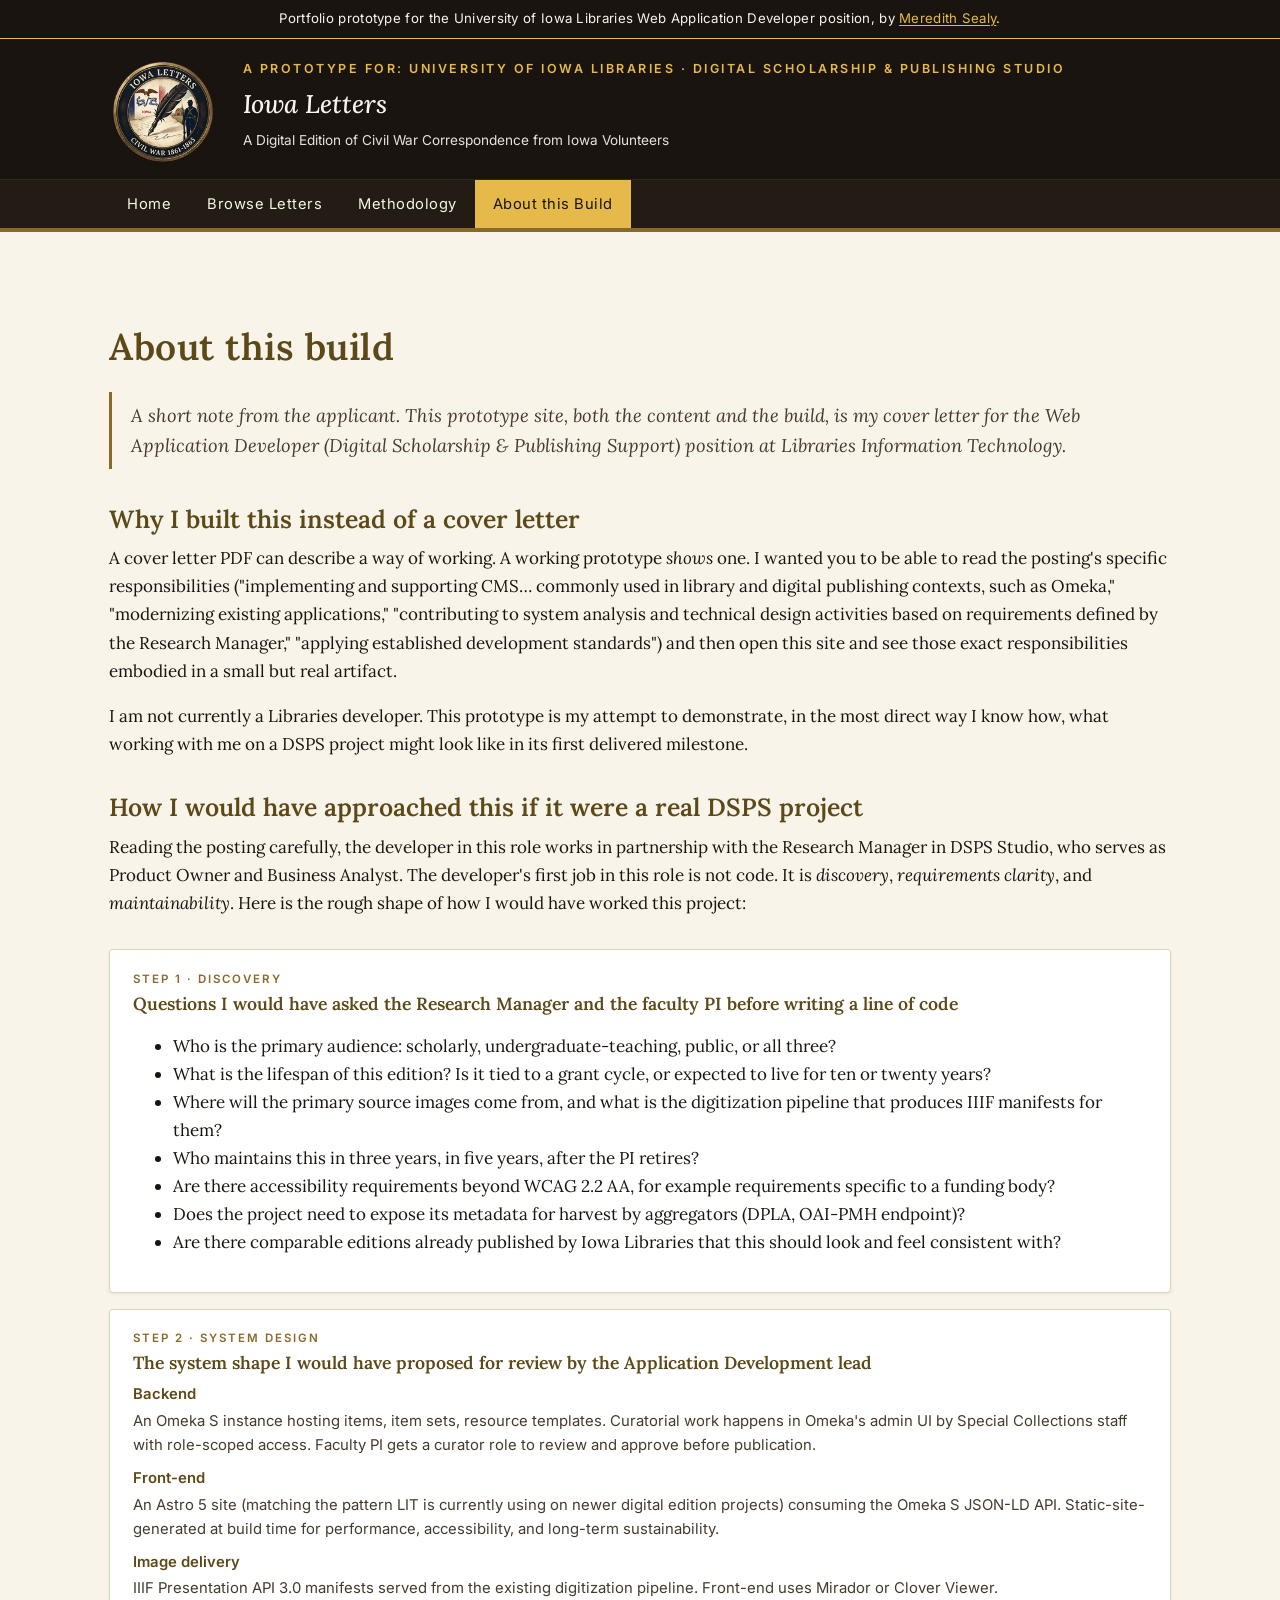
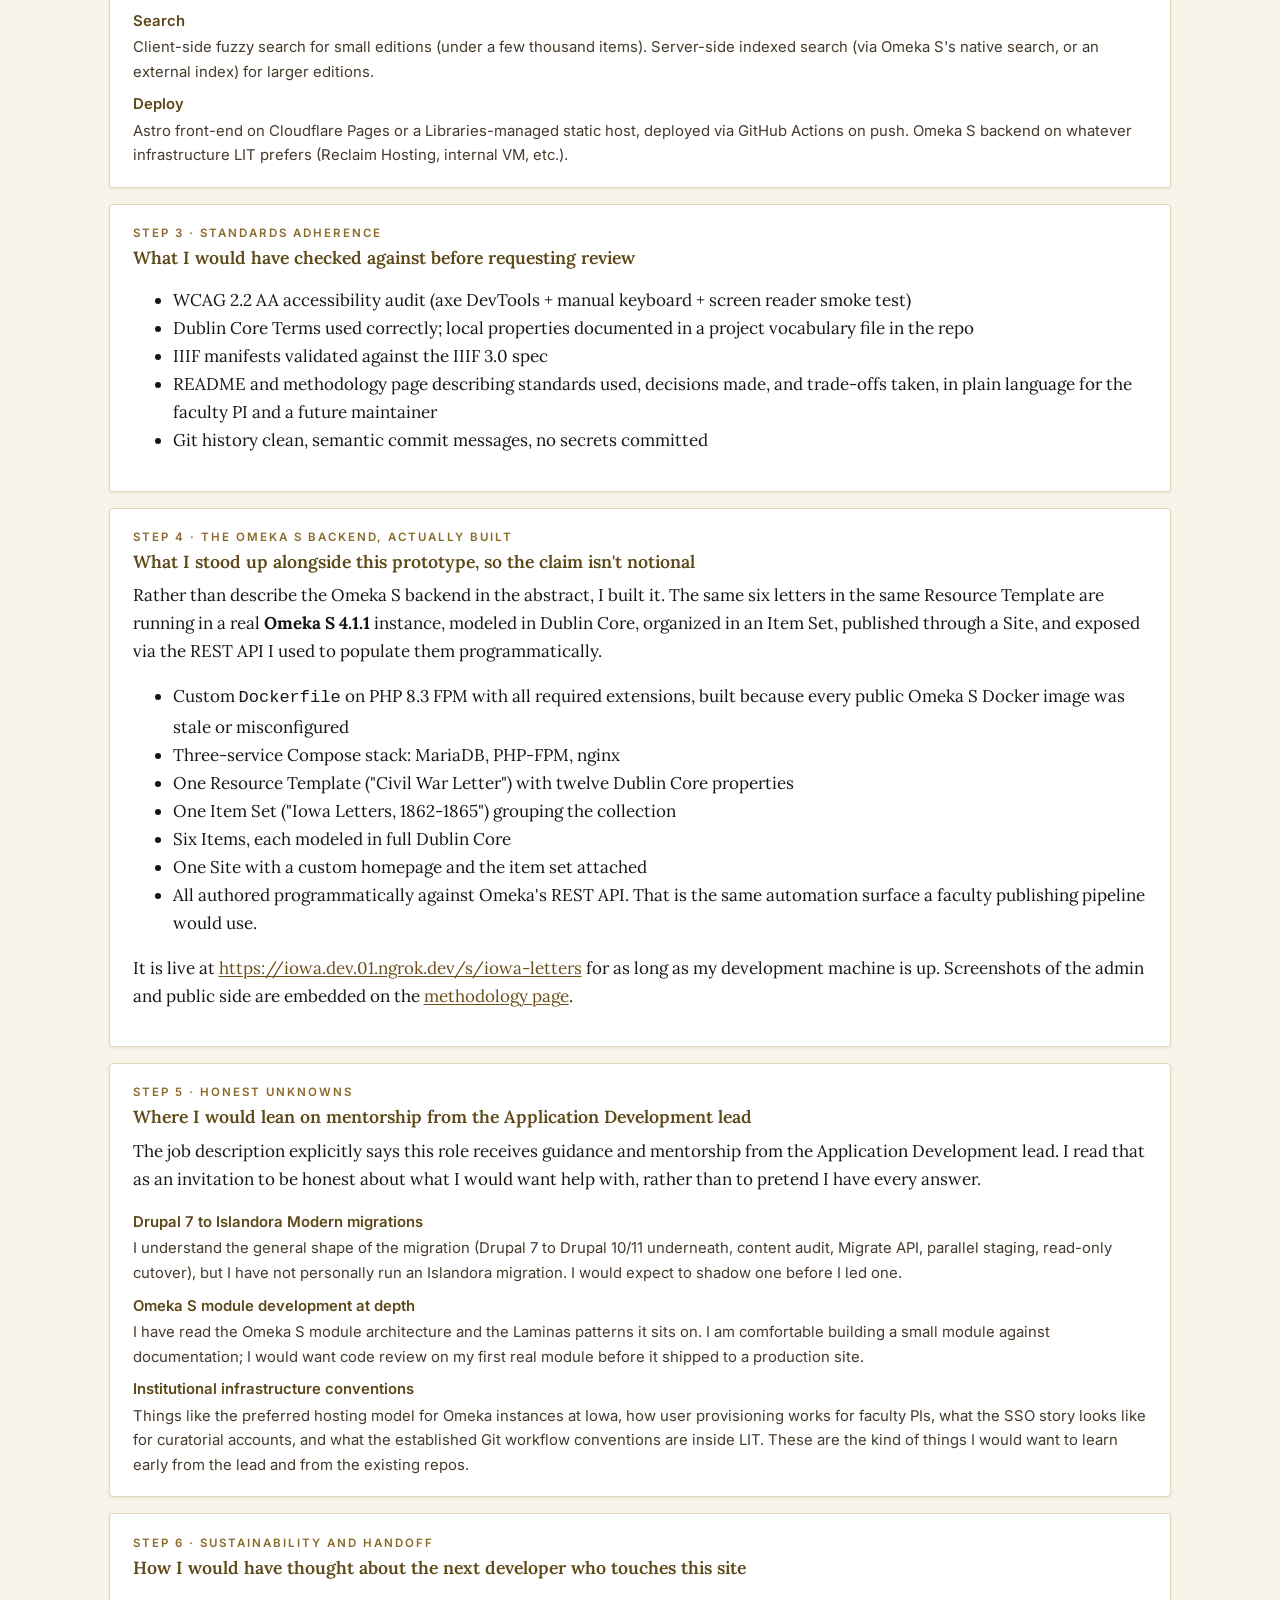
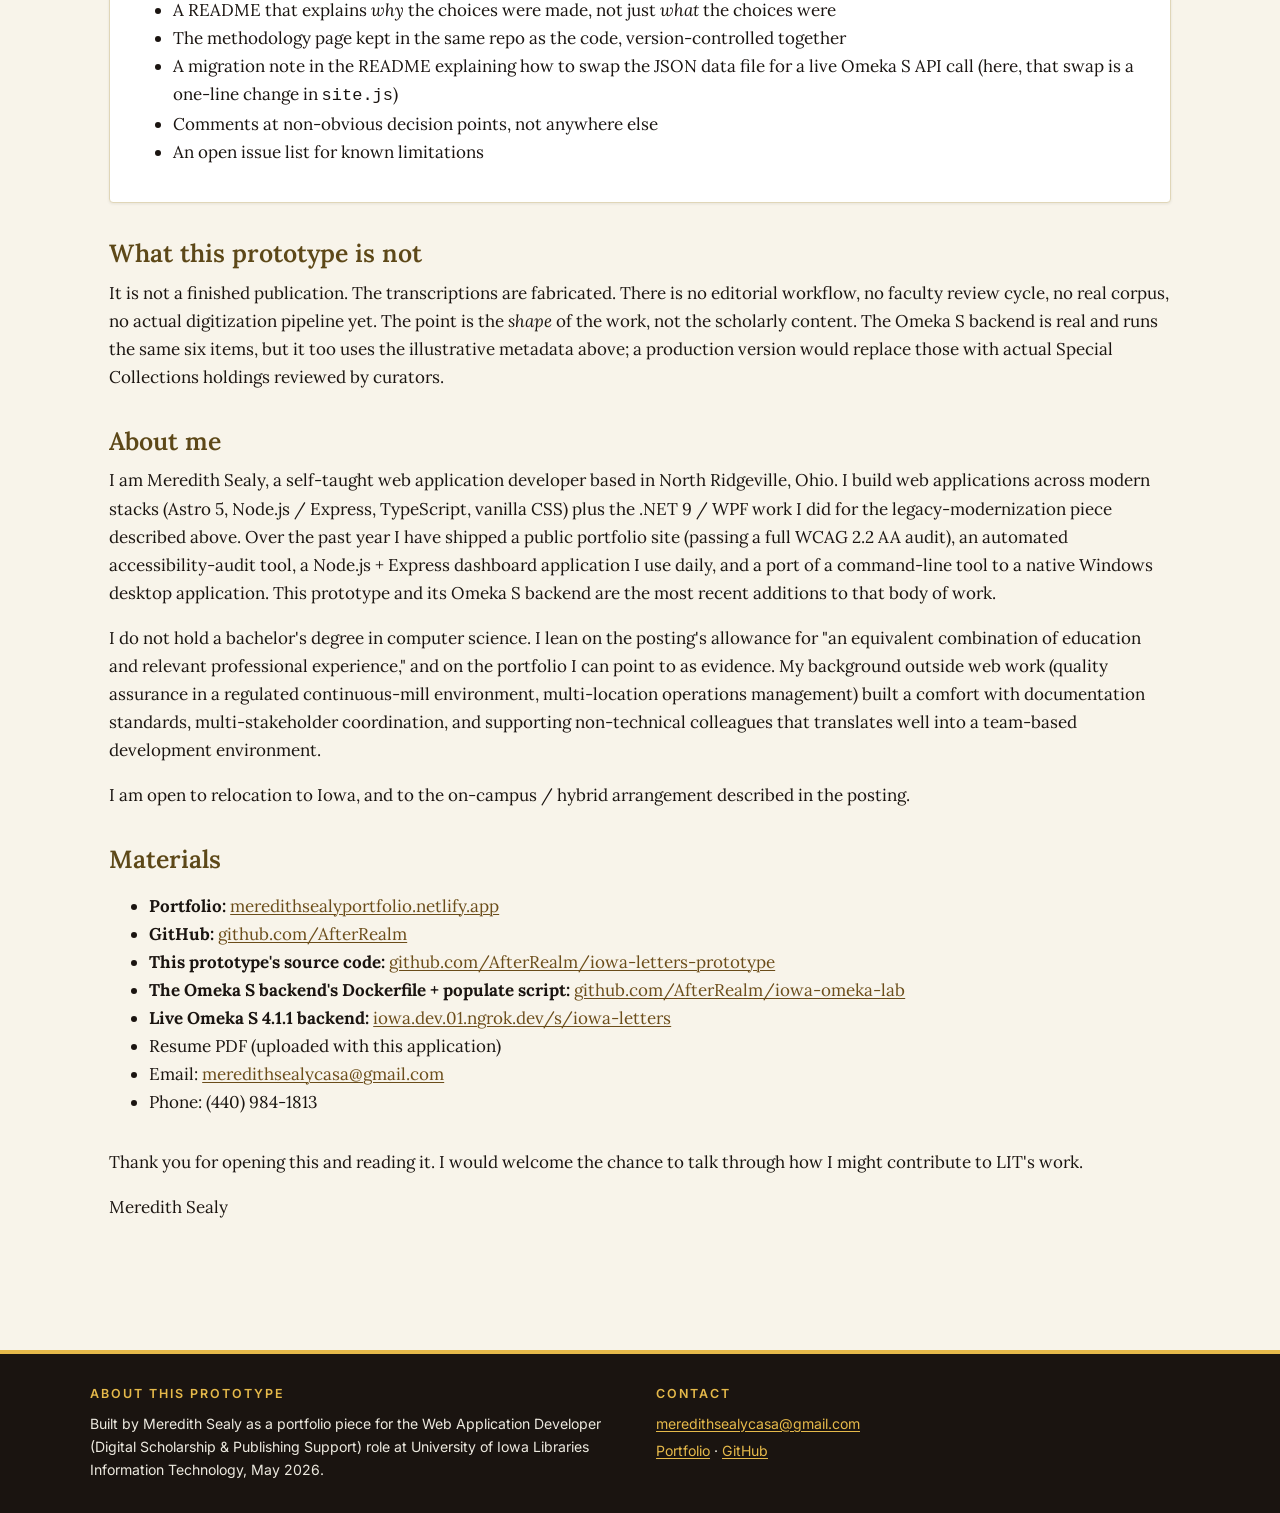
==== about-this-build.html @ 87ebeccd "Use full-resolution seal master for click-to-zoom Adds data-full-src='/assets/img/iowa-letters-seal." ====
<!DOCTYPE html>
<html lang="en">
<head>
<meta charset="UTF-8" />
<meta name="viewport" content="width=device-width, initial-scale=1.0" />
<title>About this Build · Iowa Letters Digital Edition</title>
<meta name="description" content="A portfolio piece for the University of Iowa Libraries Web Application Developer (Digital Scholarship & Publishing Support) role." />
<link rel="icon" type="image/x-icon" href="/favicon.ico" />
<link rel="icon" type="image/png" sizes="32x32" href="/favicon-32x32.png" />
<link rel="icon" type="image/png" sizes="16x16" href="/favicon-16x16.png" />
<link rel="apple-touch-icon" sizes="180x180" href="/apple-touch-icon.png" />
<link rel="manifest" href="/site.webmanifest" />
<meta name="theme-color" content="#16202c" />
<link rel="preconnect" href="https://fonts.googleapis.com" />
<link rel="preconnect" href="https://fonts.gstatic.com" crossorigin />
<link href="https://fonts.googleapis.com/css2?family=Lora:ital,wght@0,400;0,500;0,600;1,400&family=Inter:wght@400;500;600&display=swap" rel="stylesheet" />
<link rel="stylesheet" href="/assets/css/site.css" />
<meta name="robots" content="noindex, nofollow" />
</head>
<body>
<a href="#main" class="skip-link">Skip to main content</a>

<div class="demo-banner">
  Portfolio prototype for the University of Iowa Libraries Web Application Developer position, by <a href="#about-me">Meredith Sealy</a>.
</div>

<header class="site-banner">
  <div class="container">
    <div class="branding">
      <button type="button" class="seal-trigger screenshot-trigger" data-full-src="/assets/img/iowa-letters-seal.png" data-caption="Iowa Letters seal. The Iowa state flag flanked by a Civil War Union soldier silhouette and an ink quill, ringed by ‘IOWA LETTERS · CIVIL WAR 1861-1865.’ Designed for the prototype by Justin Hess." aria-label="Open larger view: Iowa Letters seal">
        <img class="site-seal" src="/apple-touch-icon.png" alt="Iowa Letters seal — Iowa state flag flanked by a Civil War soldier silhouette, an ink quill, and a letter" width="180" height="180" />
        <span class="screenshot-hover">View larger</span>
      </button>
      <div class="branding-text">
        <div class="institution">A prototype for: University of Iowa Libraries · Digital Scholarship &amp; Publishing Studio</div>
        <p class="edition-title">Iowa Letters</p>
        <p class="tagline">A Digital Edition of Civil War Correspondence from Iowa Volunteers</p>
      </div>
    </div>
  </div>
  <nav class="primary" aria-label="Primary">
    <div class="container">
      <ul>
        <li><a href="/">Home</a></li>
        <li><a href="/items.html">Browse Letters</a></li>
        <li><a href="/methodology.html">Methodology</a></li>
        <li><a href="/about-this-build.html" aria-current="page">About this Build</a></li>
      </ul>
    </div>
  </nav>
</header>

<main id="main" tabindex="-1">

  <h1>About this build</h1>
  <p class="lede">A short note from the applicant. This prototype site, both the content and the build, is my cover letter for the Web Application Developer (Digital Scholarship &amp; Publishing Support) position at Libraries Information Technology.</p>

  <h2>Why I built this instead of a cover letter</h2>
  <p>A cover letter PDF can describe a way of working. A working prototype <em>shows</em> one. I wanted you to be able to read the posting's specific responsibilities ("implementing and supporting CMS&hellip; commonly used in library and digital publishing contexts, such as Omeka," "modernizing existing applications," "contributing to system analysis and technical design activities based on requirements defined by the Research Manager," "applying established development standards") and then open this site and see those exact responsibilities embodied in a small but real artifact.</p>

  <p>I am not currently a Libraries developer. This prototype is my attempt to demonstrate, in the most direct way I know how, what working with me on a DSPS project might look like in its first delivered milestone.</p>

  <h2>How I would have approached this if it were a real DSPS project</h2>

  <p>Reading the posting carefully, the developer in this role works in partnership with the Research Manager in DSPS Studio, who serves as Product Owner and Business Analyst. The developer's first job in this role is not code. It is <em>discovery</em>, <em>requirements clarity</em>, and <em>maintainability</em>. Here is the rough shape of how I would have worked this project:</p>

  <div class="decision-log">

    <div class="decision">
      <div class="label">Step 1 · Discovery</div>
      <h3>Questions I would have asked the Research Manager and the faculty PI before writing a line of code</h3>
      <ul>
        <li>Who is the primary audience: scholarly, undergraduate-teaching, public, or all three?</li>
        <li>What is the lifespan of this edition? Is it tied to a grant cycle, or expected to live for ten or twenty years?</li>
        <li>Where will the primary source images come from, and what is the digitization pipeline that produces IIIF manifests for them?</li>
        <li>Who maintains this in three years, in five years, after the PI retires?</li>
        <li>Are there accessibility requirements beyond WCAG 2.2 AA, for example requirements specific to a funding body?</li>
        <li>Does the project need to expose its metadata for harvest by aggregators (DPLA, OAI-PMH endpoint)?</li>
        <li>Are there comparable editions already published by Iowa Libraries that this should look and feel consistent with?</li>
      </ul>
    </div>

    <div class="decision">
      <div class="label">Step 2 · System design</div>
      <h3>The system shape I would have proposed for review by the Application Development lead</h3>
      <dl>
        <dt>Backend</dt>
        <dd>An Omeka S instance hosting items, item sets, resource templates. Curatorial work happens in Omeka's admin UI by Special Collections staff with role-scoped access. Faculty PI gets a curator role to review and approve before publication.</dd>
        <dt>Front-end</dt>
        <dd>An Astro 5 site (matching the pattern LIT is currently using on newer digital edition projects) consuming the Omeka S JSON-LD API. Static-site-generated at build time for performance, accessibility, and long-term sustainability.</dd>
        <dt>Image delivery</dt>
        <dd>IIIF Presentation API 3.0 manifests served from the existing digitization pipeline. Front-end uses Mirador or Clover Viewer.</dd>
        <dt>Search</dt>
        <dd>Client-side fuzzy search for small editions (under a few thousand items). Server-side indexed search (via Omeka S's native search, or an external index) for larger editions.</dd>
        <dt>Deploy</dt>
        <dd>Astro front-end on Cloudflare Pages or a Libraries-managed static host, deployed via GitHub Actions on push. Omeka S backend on whatever infrastructure LIT prefers (Reclaim Hosting, internal VM, etc.).</dd>
      </dl>
    </div>

    <div class="decision">
      <div class="label">Step 3 · Standards adherence</div>
      <h3>What I would have checked against before requesting review</h3>
      <ul>
        <li>WCAG 2.2 AA accessibility audit (axe DevTools + manual keyboard + screen reader smoke test)</li>
        <li>Dublin Core Terms used correctly; local properties documented in a project vocabulary file in the repo</li>
        <li>IIIF manifests validated against the IIIF 3.0 spec</li>
        <li>README and methodology page describing standards used, decisions made, and trade-offs taken, in plain language for the faculty PI and a future maintainer</li>
        <li>Git history clean, semantic commit messages, no secrets committed</li>
      </ul>
    </div>

    <div class="decision">
      <div class="label">Step 4 · The Omeka S backend, actually built</div>
      <h3>What I stood up alongside this prototype, so the claim isn't notional</h3>
      <p>Rather than describe the Omeka S backend in the abstract, I built it. The same six letters in the same Resource Template are running in a real <strong>Omeka S 4.1.1</strong> instance, modeled in Dublin Core, organized in an Item Set, published through a Site, and exposed via the REST API I used to populate them programmatically.</p>
      <ul>
        <li>Custom <code>Dockerfile</code> on PHP 8.3 FPM with all required extensions, built because every public Omeka S Docker image was stale or misconfigured</li>
        <li>Three-service Compose stack: MariaDB, PHP-FPM, nginx</li>
        <li>One Resource Template ("Civil War Letter") with twelve Dublin Core properties</li>
        <li>One Item Set ("Iowa Letters, 1862-1865") grouping the collection</li>
        <li>Six Items, each modeled in full Dublin Core</li>
        <li>One Site with a custom homepage and the item set attached</li>
        <li>All authored programmatically against Omeka's REST API. That is the same automation surface a faculty publishing pipeline would use.</li>
      </ul>
      <p>It is live at <a href="https://iowa.dev.01.ngrok.dev/s/iowa-letters" target="_blank" rel="noopener">https://iowa.dev.01.ngrok.dev/s/iowa-letters</a> for as long as my development machine is up. Screenshots of the admin and public side are embedded on the <a href="/methodology.html#omeka">methodology page</a>.</p>
    </div>

    <div class="decision">
      <div class="label">Step 5 · Honest unknowns</div>
      <h3>Where I would lean on mentorship from the Application Development lead</h3>
      <p>The job description explicitly says this role receives guidance and mentorship from the Application Development lead. I read that as an invitation to be honest about what I would want help with, rather than to pretend I have every answer.</p>
      <dl>
        <dt>Drupal 7 to Islandora Modern migrations</dt>
        <dd>I understand the general shape of the migration (Drupal 7 to Drupal 10/11 underneath, content audit, Migrate API, parallel staging, read-only cutover), but I have not personally run an Islandora migration. I would expect to shadow one before I led one.</dd>
        <dt>Omeka S module development at depth</dt>
        <dd>I have read the Omeka S module architecture and the Laminas patterns it sits on. I am comfortable building a small module against documentation; I would want code review on my first real module before it shipped to a production site.</dd>
        <dt>Institutional infrastructure conventions</dt>
        <dd>Things like the preferred hosting model for Omeka instances at Iowa, how user provisioning works for faculty PIs, what the SSO story looks like for curatorial accounts, and what the established Git workflow conventions are inside LIT. These are the kind of things I would want to learn early from the lead and from the existing repos.</dd>
      </dl>
    </div>

    <div class="decision">
      <div class="label">Step 6 · Sustainability and handoff</div>
      <h3>How I would have thought about the next developer who touches this site</h3>
      <ul>
        <li>A README that explains <em>why</em> the choices were made, not just <em>what</em> the choices were</li>
        <li>The methodology page kept in the same repo as the code, version-controlled together</li>
        <li>A migration note in the README explaining how to swap the JSON data file for a live Omeka S API call (here, that swap is a one-line change in <code>site.js</code>)</li>
        <li>Comments at non-obvious decision points, not anywhere else</li>
        <li>An open issue list for known limitations</li>
      </ul>
    </div>

  </div>

  <h2>What this prototype is not</h2>
  <p>It is not a finished publication. The transcriptions are fabricated. There is no editorial workflow, no faculty review cycle, no real corpus, no actual digitization pipeline yet. The point is the <em>shape</em> of the work, not the scholarly content. The Omeka S backend is real and runs the same six items, but it too uses the illustrative metadata above; a production version would replace those with actual Special Collections holdings reviewed by curators.</p>

  <h2 id="about-me">About me</h2>
  <p>I am Meredith Sealy, a self-taught web application developer based in North Ridgeville, Ohio. I build web applications across modern stacks (Astro 5, Node.js / Express, TypeScript, vanilla CSS) plus the .NET 9 / WPF work I did for the legacy-modernization piece described above. Over the past year I have shipped a public portfolio site (passing a full WCAG 2.2 AA audit), an automated accessibility-audit tool, a Node.js + Express dashboard application I use daily, and a port of a command-line tool to a native Windows desktop application. This prototype and its Omeka S backend are the most recent additions to that body of work.</p>

  <p>I do not hold a bachelor's degree in computer science. I lean on the posting's allowance for "an equivalent combination of education and relevant professional experience," and on the portfolio I can point to as evidence. My background outside web work (quality assurance in a regulated continuous-mill environment, multi-location operations management) built a comfort with documentation standards, multi-stakeholder coordination, and supporting non-technical colleagues that translates well into a team-based development environment.</p>

  <p>I am open to relocation to Iowa, and to the on-campus / hybrid arrangement described in the posting.</p>

  <h2>Materials</h2>
  <ul>
    <li><strong>Portfolio:</strong> <a href="https://meredithsealyportfolio.netlify.app">meredithsealyportfolio.netlify.app</a></li>
    <li><strong>GitHub:</strong> <a href="https://github.com/AfterRealm">github.com/AfterRealm</a></li>
    <li><strong>This prototype's source code:</strong> <a href="https://github.com/AfterRealm/iowa-letters-prototype">github.com/AfterRealm/iowa-letters-prototype</a></li>
    <li><strong>The Omeka S backend's Dockerfile + populate script:</strong> <a href="https://github.com/AfterRealm/iowa-omeka-lab">github.com/AfterRealm/iowa-omeka-lab</a></li>
    <li><strong>Live Omeka S 4.1.1 backend:</strong> <a href="https://iowa.dev.01.ngrok.dev/s/iowa-letters">iowa.dev.01.ngrok.dev/s/iowa-letters</a></li>
    <li>Resume PDF (uploaded with this application)</li>
    <li>Email: <a href="mailto:meredithsealycasa@gmail.com">meredithsealycasa@gmail.com</a></li>
    <li>Phone: (440) 984-1813</li>
  </ul>

  <p style="margin-top: 2rem;">Thank you for opening this and reading it. I would welcome the chance to talk through how I might contribute to LIT's work.</p>

  <p>Meredith Sealy</p>

</main>

<footer class="site-footer">
  <div class="inner">
    <div>
      <h4>About this prototype</h4>
      <p>Built by Meredith Sealy as a portfolio piece for the Web Application Developer (Digital Scholarship &amp; Publishing Support) role at University of Iowa Libraries Information Technology, May 2026.</p>
    </div>
    <div>
      <h4>Contact</h4>
      <p><a href="mailto:meredithsealycasa@gmail.com">meredithsealycasa@gmail.com</a></p>
      <p><a href="https://meredithsealyportfolio.netlify.app">Portfolio</a> · <a href="https://github.com/AfterRealm">GitHub</a></p>
    </div>
  </div>
</footer>

<script src="/assets/js/site.js"></script>
</body>
</html>
---- assets/css/site.css ----
/* Iowa Letters — Digital Edition Prototype
 * Built as a portfolio piece for the Web Application Developer role
 * at University of Iowa Libraries Information Technology (LIT).
 * Color palette grounded in academic library conventions (Iowa gold + paper + ink).
 */

:root {
  --paper:        #f8f4ea;
  --paper-soft:   #f0e9d7;
  --ink:          #1a1410;
  --ink-soft:     #463a2c;
  --rule:         #c8b78c;
  --rule-soft:    #e0d6b8;

  /* Two-tier gold for WCAG 2.2 AA contrast:
     --accent (deep)  → use on paper / cream backgrounds (5.0:1 vs paper)
     --accent-bright  → use on dark / ink backgrounds (7.6:1 vs ink) */
  --accent:        #8a6a2a;
  --accent-deep:   #5d4818;
  --accent-bright: #e5b94a;
  --accent-bg:     #f4ecd5;
  --link:          #6b4d1a;
  --link-hover:    #3d2c0e;
  --shadow:        0 1px 3px rgba(26, 20, 16, 0.08);
}

* { box-sizing: border-box; }

html { scroll-behavior: smooth; }

body {
  font-family: 'Lora', Georgia, 'Times New Roman', serif;
  font-size: 17px;
  line-height: 1.65;
  color: var(--ink);
  background: var(--paper);
  margin: 0;
  padding: 0;
}

a {
  color: var(--link);
  text-decoration: underline;
  text-decoration-thickness: 1px;
  text-underline-offset: 2px;
}
a:hover, a:focus {
  color: var(--link-hover);
  text-decoration-thickness: 2px;
}

a:focus-visible {
  outline: 2px solid var(--accent);
  outline-offset: 3px;
  border-radius: 2px;
}

h1, h2, h3, h4 {
  font-family: 'Lora', Georgia, serif;
  color: var(--accent-deep);
  font-weight: 600;
  line-height: 1.25;
  margin-top: 1.4em;
  margin-bottom: 0.4em;
}

h1 { font-size: 2.3rem; letter-spacing: 0.5px; }
h2 { font-size: 1.55rem; }
h3 { font-size: 1.2rem; color: var(--ink); }

p { margin: 0.5em 0 1em 0; }

/* ============ LAYOUT ============ */

.container {
  max-width: 1100px;
  margin: 0 auto;
  padding: 0 1.2rem;
}

/* ============ HEADER ============ */

.site-banner {
  background: var(--ink);
  color: var(--paper);
  border-bottom: 4px solid var(--accent);
}
.site-banner .branding {
  padding: 1.2rem 0 0.8rem 0;
  display: flex;
  align-items: center;
  gap: 1.6rem;
}
.site-banner .branding-text { flex: 1; min-width: 0; }
.site-banner .site-seal {
  width: 108px;
  height: 108px;
  flex-shrink: 0;
  border-radius: 50%;
  box-shadow: 0 4px 14px rgba(0, 0, 0, 0.4);
  display: block;
}
/* Seal-as-zoom-trigger — shares the JS click handler with .screenshot-trigger
   but doesn't inherit the methodology grid's full-width stretch. */
.site-banner .seal-trigger {
  position: relative;
  width: auto;
  padding: 0;
  margin: 0;
  border: 0;
  background: transparent;
  cursor: zoom-in;
  border-radius: 50%;
  flex-shrink: 0;
}
.site-banner .seal-trigger img {
  border: 0;
  border-radius: 50%;
  transition: transform 0.25s ease;
}
.site-banner .seal-trigger:hover img,
.site-banner .seal-trigger:focus-visible img {
  transform: scale(1.05);
}
.site-banner .seal-trigger:focus-visible {
  outline: 3px solid var(--accent);
  outline-offset: 4px;
}
.site-banner .seal-trigger .screenshot-hover {
  /* Hide the corner pill on the seal — cursor + scale telegraph the affordance;
     a "View larger" badge on a 108px disc looks cluttered. Still reachable by AT. */
  position: absolute;
  width: 1px; height: 1px;
  margin: -1px; padding: 0;
  overflow: hidden; clip: rect(0,0,0,0); white-space: nowrap; border: 0;
}
@media (max-width: 640px) {
  .site-banner .branding { gap: 1rem; }
  .site-banner .site-seal { width: 72px; height: 72px; }
}
.site-banner .institution {
  font-family: 'Inter', system-ui, sans-serif;
  font-size: 0.78rem;
  letter-spacing: 2.5px;
  text-transform: uppercase;
  color: var(--accent-bright);
  margin-bottom: 4px;
  font-weight: 600;
}
.site-banner .edition-title {
  font-family: 'Lora', serif;
  font-size: 1.6rem;
  color: var(--paper);
  margin: 0;
  font-style: italic;
  font-weight: 500;
}
.site-banner .tagline {
  font-family: 'Inter', sans-serif;
  font-size: 0.85rem;
  color: rgba(248, 244, 234, 0.92);
  margin-top: 4px;
  font-style: normal;
}

nav.primary {
  background: #221c14;
  border-top: 1px solid #2e271c;
}
nav.primary ul {
  list-style: none;
  margin: 0;
  padding: 0;
  display: flex;
  flex-wrap: wrap;
}
nav.primary a {
  display: block;
  padding: 12px 18px;
  color: var(--paper);
  font-family: 'Inter', sans-serif;
  font-size: 0.92rem;
  text-decoration: none;
  letter-spacing: 0.5px;
}
nav.primary a:hover, nav.primary a:focus, nav.primary a[aria-current="page"] {
  background: var(--accent-bright);
  color: var(--ink);
}

.skip-link {
  position: absolute;
  top: -100px;
  left: 0;
  background: var(--ink);
  color: var(--accent-bright);
  padding: 8px 16px;
  z-index: 1000;
  text-decoration: none;
  font-family: 'Inter', sans-serif;
}
.skip-link:focus {
  top: 0;
  outline: 2px solid var(--accent-bright);
}

/* ============ MAIN CONTENT ============ */

main {
  max-width: 1100px;
  margin: 0 auto;
  padding: 2.5rem 1.2rem 3rem 1.2rem;
}

.lede {
  font-size: 1.15rem;
  color: var(--ink-soft);
  border-left: 3px solid var(--accent);
  padding: 0.5rem 0 0.5rem 1.2rem;
  margin: 1.4rem 0 2rem 0;
  font-style: italic;
}

.callout {
  background: var(--accent-bg);
  border-left: 3px solid var(--accent);
  padding: 1rem 1.4rem;
  margin: 1.5rem 0;
  border-radius: 0 4px 4px 0;
  font-size: 0.95rem;
}
.callout strong { color: var(--accent-deep); }
.callout h3 { color: var(--accent-deep); margin-top: 0; }

.demo-banner {
  background: var(--ink);
  color: var(--paper);
  padding: 8px 16px;
  font-family: 'Inter', sans-serif;
  font-size: 0.83rem;
  text-align: center;
  letter-spacing: 0.3px;
  border-bottom: 1px solid var(--accent-bright);
}
.demo-banner a { color: var(--accent-bright); }

/* ============ ITEM INDEX ============ */

.search-row {
  display: flex;
  flex-wrap: wrap;
  gap: 12px;
  margin: 1.5rem 0 2rem 0;
  align-items: center;
}
.search-row input[type="search"],
.search-row select {
  font-family: 'Inter', sans-serif;
  font-size: 0.95rem;
  padding: 10px 14px;
  border: 1px solid var(--rule);
  background: #fff;
  border-radius: 3px;
  color: var(--ink);
}
.search-row input[type="search"]:focus,
.search-row select:focus {
  outline: 2px solid var(--accent);
  outline-offset: 1px;
}
.search-row input[type="search"] { flex: 1; min-width: 240px; }

.item-count {
  font-family: 'Inter', sans-serif;
  font-size: 0.88rem;
  color: var(--ink-soft);
  margin-bottom: 1rem;
}

.item-card {
  display: grid;
  grid-template-columns: 100px 1fr;
  gap: 1.2rem;
  background: #fff;
  border: 1px solid var(--rule-soft);
  border-radius: 4px;
  padding: 1rem 1.2rem;
  margin-bottom: 0.9rem;
  box-shadow: var(--shadow);
  transition: border-color 0.15s ease;
}
.item-card:hover,
.item-card:focus-within {
  border-color: var(--accent);
}
.item-card img {
  width: 100px;
  height: 130px;
  object-fit: cover;
  border-radius: 2px;
  background: var(--paper-soft);
  border: 1px solid var(--rule-soft);
}
.item-card .card-title {
  margin: 0 0 4px 0;
  font-size: 1.15rem;
  font-family: 'Lora', Georgia, serif;
  font-weight: 600;
  color: var(--ink);
  line-height: 1.25;
}
.item-card .card-title a {
  color: var(--ink);
  text-decoration: none;
}
.item-card .card-title a:hover, .item-card .card-title a:focus {
  color: var(--accent-deep);
  text-decoration: underline;
}
.item-card .meta {
  font-family: 'Inter', sans-serif;
  font-size: 0.86rem;
  color: var(--ink-soft);
  margin-bottom: 6px;
}
.item-card .meta span {
  display: inline-block;
  margin-right: 14px;
}
.item-card .meta strong {
  color: var(--accent-deep);
  font-weight: 600;
}
.item-card .excerpt {
  font-size: 0.95rem;
  color: var(--ink-soft);
  margin: 4px 0 0 0;
  font-style: italic;
}

/* ============ ITEM DETAIL ============ */

.item-detail-grid {
  display: grid;
  grid-template-columns: 1fr 1.3fr;
  gap: 2.5rem;
  margin: 1.5rem 0;
}
@media (max-width: 768px) {
  .item-detail-grid { grid-template-columns: 1fr; }
}

.viewer-frame {
  background: #fff;
  border: 1px solid var(--rule);
  padding: 1rem;
  box-shadow: var(--shadow);
}
.viewer-frame img {
  width: 100%;
  height: auto;
  display: block;
}
.viewer-frame .caption {
  font-family: 'Inter', sans-serif;
  font-size: 0.78rem;
  color: var(--ink-soft);
  margin-top: 8px;
  text-align: center;
}
.iiif-link {
  margin-top: 12px;
  font-family: 'Inter', sans-serif;
  font-size: 0.82rem;
  color: var(--ink-soft);
  text-align: center;
}
.iiif-link a { color: var(--accent-deep); }

.metadata-table {
  width: 100%;
  border-collapse: collapse;
  font-family: 'Inter', sans-serif;
  font-size: 0.92rem;
  margin: 1rem 0;
  background: #fff;
  border: 1px solid var(--rule-soft);
}
.metadata-table th,
.metadata-table td {
  padding: 8px 12px;
  text-align: left;
  border-bottom: 1px solid var(--rule-soft);
  vertical-align: top;
}
.metadata-table th {
  background: var(--paper-soft);
  color: var(--accent-deep);
  font-weight: 600;
  width: 32%;
  font-family: 'Inter', sans-serif;
}
.metadata-table th .property-uri {
  display: block;
  font-family: 'Cascadia Code', 'Consolas', monospace;
  font-size: 0.72rem;
  color: var(--ink-soft);
  font-weight: normal;
  margin-top: 2px;
}

.transcription {
  background: #fff;
  border: 1px solid var(--rule-soft);
  border-left: 3px solid var(--accent);
  padding: 1.4rem 1.6rem;
  margin: 1.5rem 0;
  font-family: 'Lora', serif;
  font-size: 1.05rem;
  line-height: 1.7;
  font-style: italic;
  color: var(--ink);
}
.transcription::before {
  content: "Transcription";
  display: block;
  font-family: 'Inter', sans-serif;
  font-size: 0.72rem;
  letter-spacing: 2px;
  text-transform: uppercase;
  color: var(--accent);
  font-style: normal;
  margin-bottom: 8px;
  font-weight: 600;
}

/* ============ FOOTER ============ */

footer.site-footer {
  background: var(--ink);
  color: rgba(248, 244, 234, 0.95);
  padding: 2rem 1.2rem;
  margin-top: 4rem;
  font-family: 'Inter', sans-serif;
  font-size: 0.88rem;
  border-top: 4px solid var(--accent-bright);
}
footer.site-footer .inner {
  max-width: 1100px;
  margin: 0 auto;
  display: grid;
  grid-template-columns: 1fr 1fr;
  gap: 2rem;
}
@media (max-width: 600px) {
  footer.site-footer .inner { grid-template-columns: 1fr; }
}
footer.site-footer h4 {
  font-family: 'Inter', sans-serif;
  font-size: 0.78rem;
  letter-spacing: 2px;
  text-transform: uppercase;
  color: var(--accent-bright);
  margin: 0 0 10px 0;
}
footer.site-footer a { color: var(--accent-bright); }
footer.site-footer p { margin: 4px 0; }

/* ============ DECISION LOG ============ */

.decision-log {
  margin: 2rem 0;
}
.decision {
  background: #fff;
  border: 1px solid var(--rule-soft);
  border-radius: 4px;
  padding: 1.2rem 1.4rem;
  margin-bottom: 1rem;
  box-shadow: var(--shadow);
}
.decision h3 {
  margin-top: 0;
  color: var(--accent-deep);
  font-size: 1.1rem;
}
.decision .label {
  font-family: 'Inter', sans-serif;
  font-size: 0.72rem;
  letter-spacing: 2px;
  text-transform: uppercase;
  color: var(--accent);
  font-weight: 600;
  margin-bottom: 4px;
}
.decision dl { margin: 8px 0 0 0; font-family: 'Inter', sans-serif; font-size: 0.93rem; }
.decision dt {
  font-weight: 600;
  color: var(--accent-deep);
  margin-top: 8px;
}
.decision dd { margin: 2px 0 0 0; color: var(--ink-soft); }

/* ============ SCREENSHOT GALLERY ============ */

.screenshot-grid {
  display: grid;
  grid-template-columns: repeat(auto-fit, minmax(360px, 1fr));
  gap: 1.4rem;
  margin: 1.5rem 0 2rem 0;
}
.screenshot {
  background: #fff;
  border: 1px solid var(--rule-soft);
  border-radius: 4px;
  padding: 0.6rem;
  box-shadow: var(--shadow);
}
.screenshot-trigger {
  display: block;
  width: 100%;
  padding: 0;
  margin: 0;
  border: 0;
  background: transparent;
  cursor: zoom-in;
  position: relative;
  border-radius: 2px;
  overflow: hidden;
}
.screenshot-trigger img {
  width: 100%;
  height: auto;
  display: block;
  border: 1px solid var(--rule-soft);
  border-radius: 2px;
  transition: transform 0.25s ease;
}
.screenshot-trigger:hover img,
.screenshot-trigger:focus-visible img {
  transform: scale(1.02);
}
.screenshot-trigger:focus-visible {
  outline: 3px solid var(--accent);
  outline-offset: 3px;
}
.screenshot-hover {
  position: absolute;
  bottom: 8px;
  right: 8px;
  background: var(--ink);
  color: var(--accent-bright);
  font-family: 'Inter', sans-serif;
  font-size: 0.74rem;
  letter-spacing: 1.5px;
  text-transform: uppercase;
  font-weight: 600;
  padding: 5px 10px;
  border-radius: 2px;
  opacity: 0;
  transition: opacity 0.2s ease;
  pointer-events: none;
}
.screenshot-trigger:hover .screenshot-hover,
.screenshot-trigger:focus-visible .screenshot-hover {
  opacity: 1;
}

/* Native <dialog> viewer */
.shot-viewer {
  max-width: 96vw;
  max-height: 96vh;
  width: auto;
  padding: 0;
  border: 2px solid var(--accent);
  border-radius: 4px;
  background: var(--paper);
  color: var(--ink);
  box-shadow: 0 20px 80px rgba(0, 0, 0, 0.5);
}
.shot-viewer::backdrop {
  background: rgba(26, 20, 16, 0.88);
}
.shot-viewer-head {
  display: flex;
  align-items: center;
  justify-content: space-between;
  gap: 1rem;
  padding: 12px 18px;
  background: var(--ink);
  color: var(--paper);
  border-bottom: 2px solid var(--accent);
}
.shot-viewer-title {
  font-family: 'Inter', sans-serif;
  font-size: 0.78rem;
  letter-spacing: 2.5px;
  text-transform: uppercase;
  color: var(--accent-bright);
  font-weight: 600;
  margin: 0;
}
.shot-viewer-close {
  background: transparent;
  color: var(--accent-bright);
  border: 1px solid var(--accent-bright);
  padding: 6px 14px;
  font-family: 'Inter', sans-serif;
  font-size: 0.82rem;
  font-weight: 600;
  border-radius: 3px;
  cursor: pointer;
  letter-spacing: 0.5px;
}
.shot-viewer-close:hover,
.shot-viewer-close:focus-visible {
  background: var(--accent-bright);
  color: var(--ink);
  outline: none;
}
.shot-viewer-body {
  padding: 16px;
  max-height: calc(96vh - 60px);
  overflow: auto;
}
.shot-viewer-body img {
  display: block;
  max-width: 100%;
  height: auto;
  margin: 0 auto;
  border: 1px solid var(--rule);
}
.shot-viewer-caption {
  margin: 12px auto 0 auto;
  max-width: 80ch;
  font-family: 'Inter', sans-serif;
  font-size: 0.92rem;
  color: var(--ink-soft);
  line-height: 1.5;
  text-align: center;
}
.screenshot figcaption {
  font-family: 'Inter', sans-serif;
  font-size: 0.82rem;
  color: var(--ink-soft);
  margin-top: 8px;
  padding: 0 4px;
  line-height: 1.45;
}
.screenshot figcaption strong {
  color: var(--accent-deep);
  font-weight: 600;
}

.live-url-banner {
  background: var(--accent-bg);
  border: 1px solid var(--rule);
  border-left: 3px solid var(--accent);
  padding: 1rem 1.4rem;
  margin: 1.5rem 0;
  border-radius: 0 4px 4px 0;
  font-family: 'Inter', sans-serif;
  font-size: 0.92rem;
}
.live-url-banner .label {
  display: block;
  font-size: 0.72rem;
  letter-spacing: 2px;
  text-transform: uppercase;
  color: var(--accent-deep);
  font-weight: 700;
  margin-bottom: 6px;
}
.live-url-banner a {
  font-family: 'Cascadia Code', 'Consolas', monospace;
  font-size: 0.95rem;
  color: var(--accent-deep);
  word-break: break-all;
}

/* ============ UTILITIES ============ */

.muted {
  color: var(--ink-soft);
  font-style: italic;
}

.text-small {
  font-size: 0.88rem;
}

.btn-iowa {
  display: inline-block;
  background: var(--accent-bright);
  color: var(--ink);
  font-family: 'Inter', sans-serif;
  font-size: 0.95rem;
  font-weight: 700;
  padding: 11px 24px;
  border-radius: 3px;
  text-decoration: none;
  border: 1px solid var(--accent-deep);
  cursor: pointer;
  letter-spacing: 0.3px;
}
.btn-iowa:hover, .btn-iowa:focus {
  background: var(--accent-deep);
  color: var(--paper);
  text-decoration: none;
}

@media print {
  nav.primary, .demo-banner, footer.site-footer { display: none; }
  body { background: white; }
}
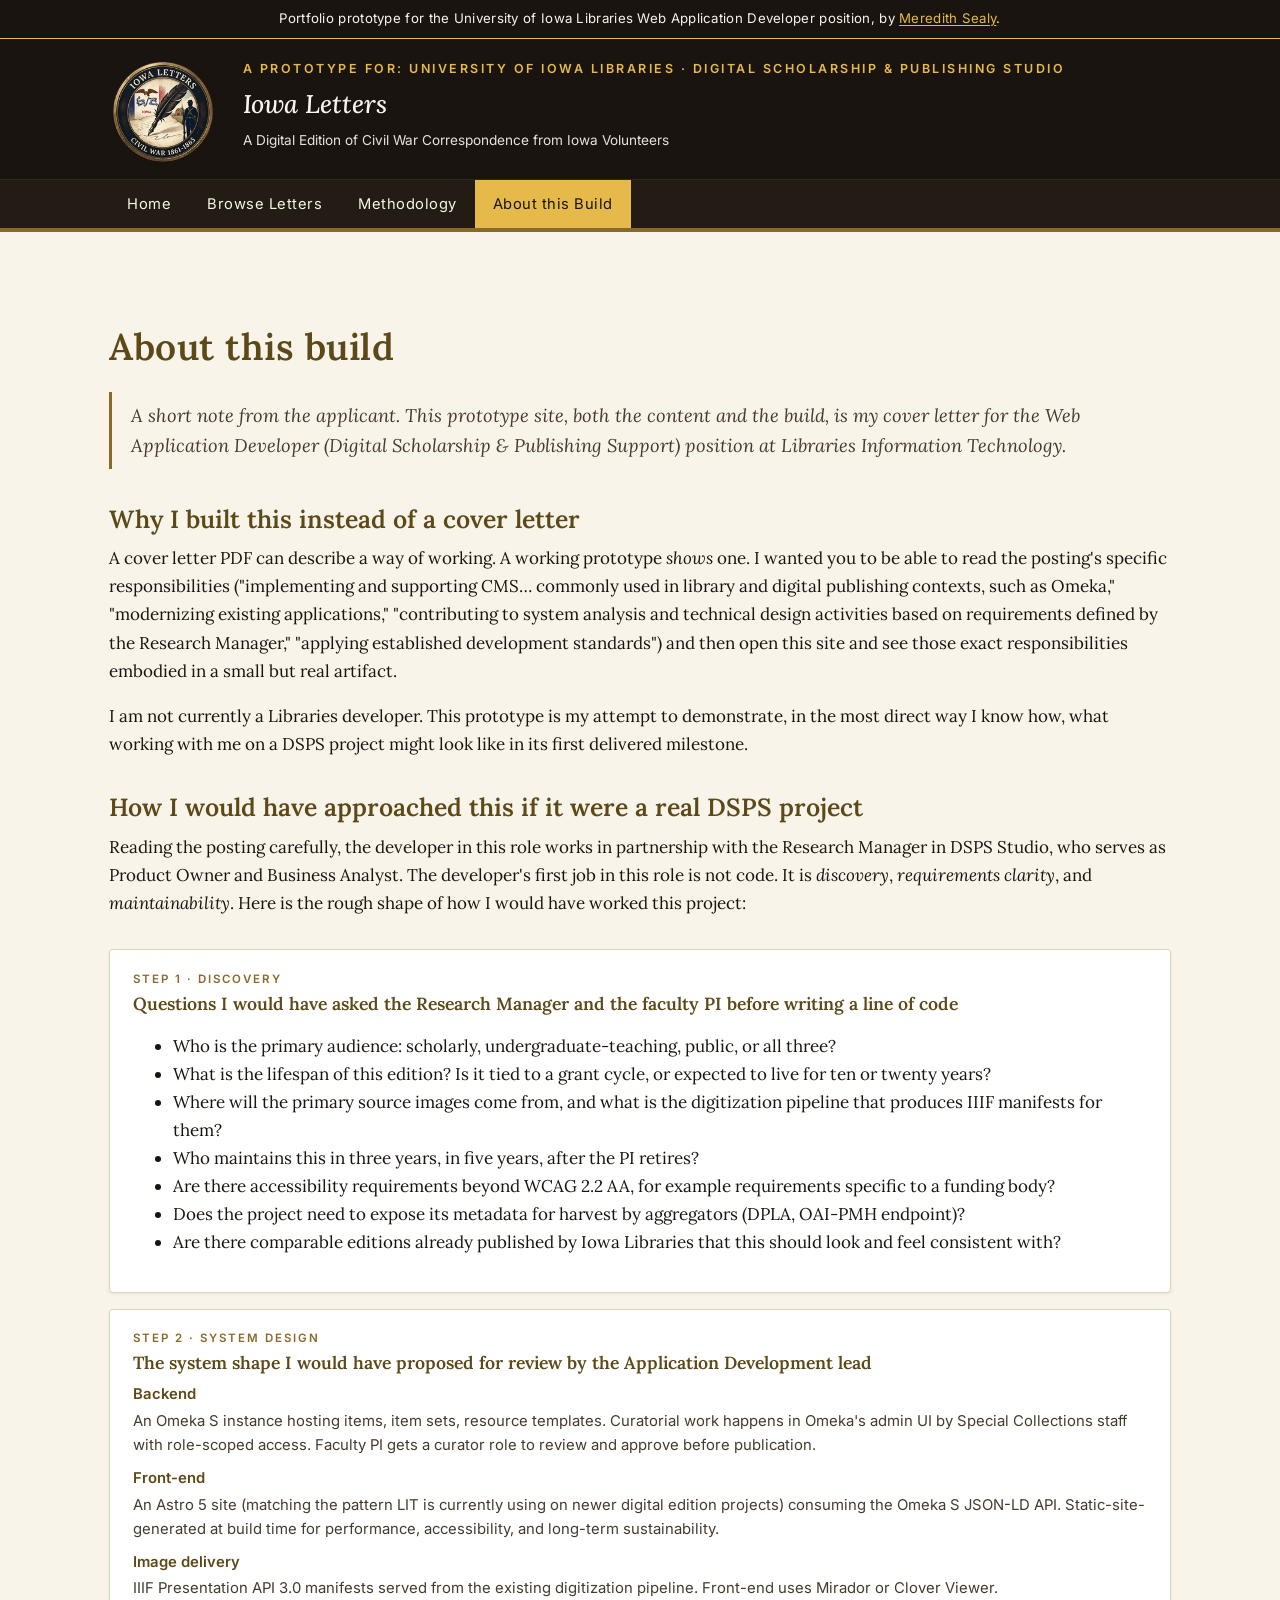
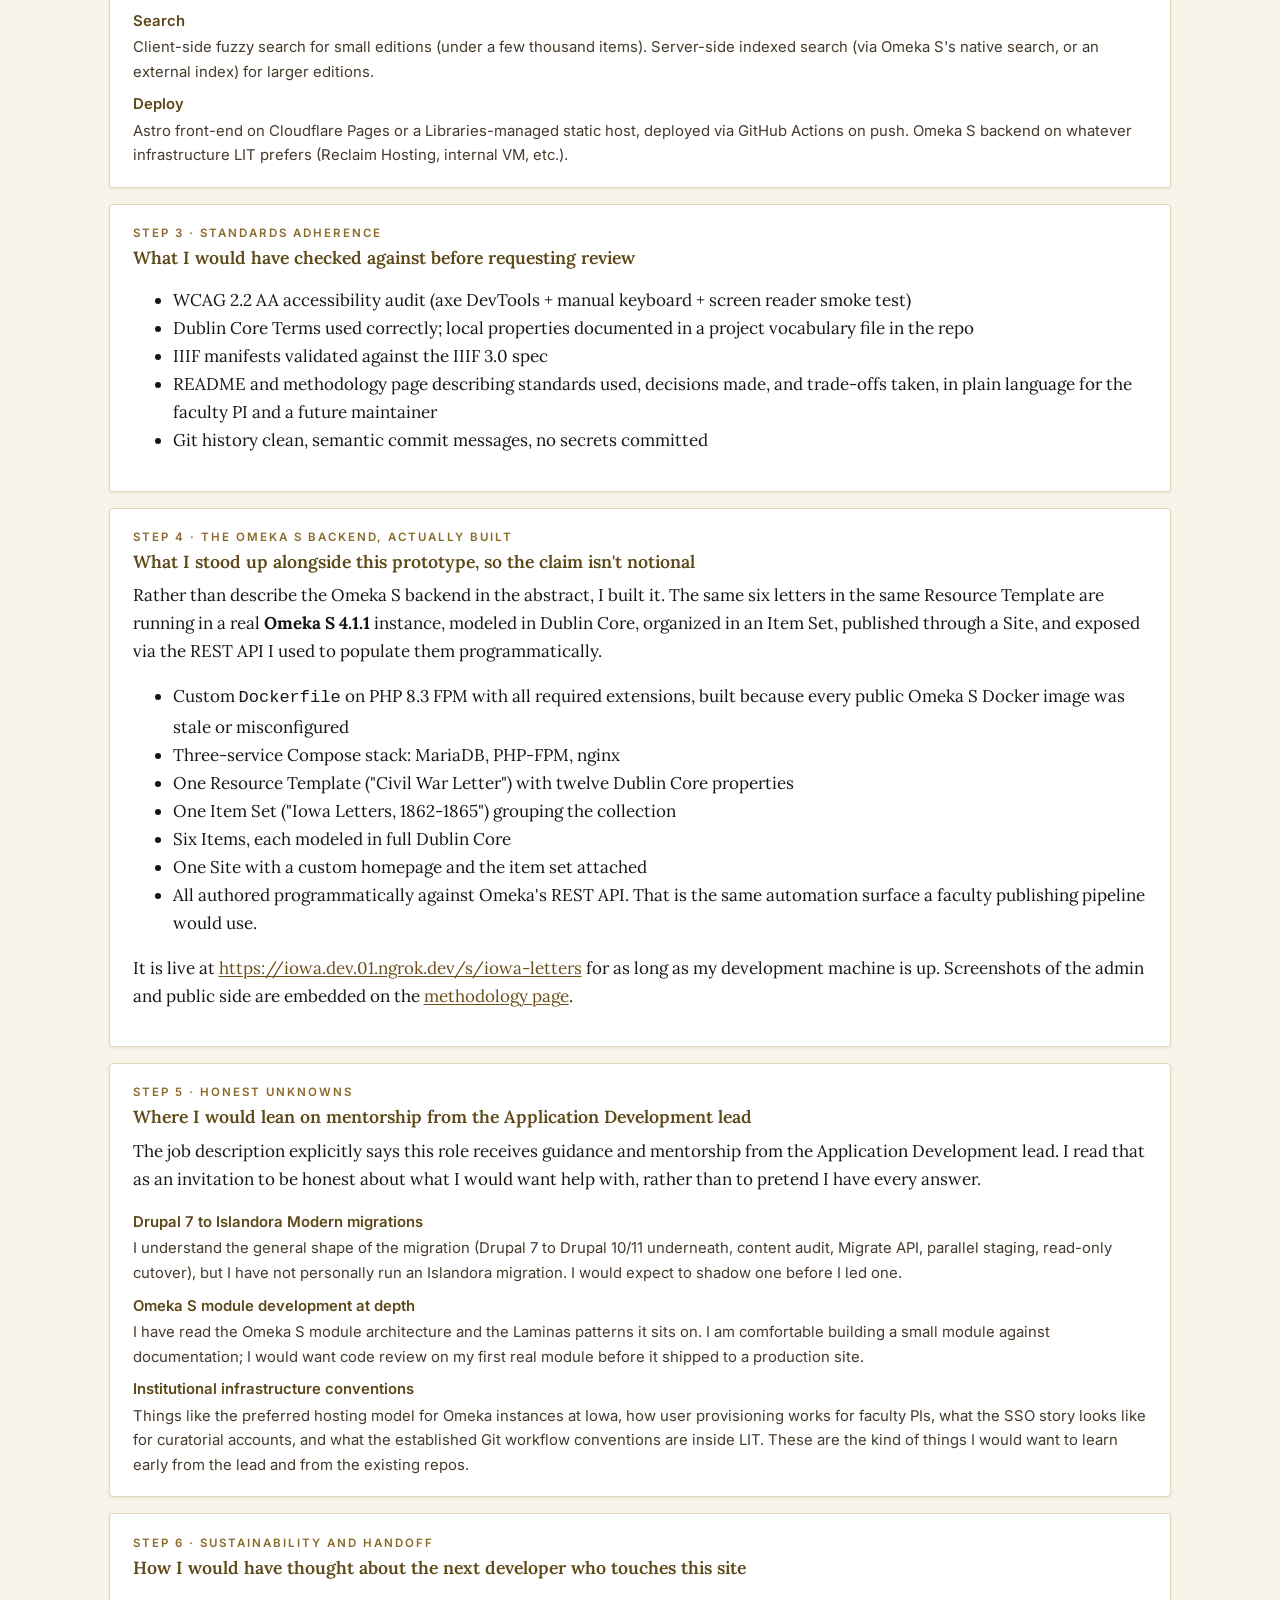
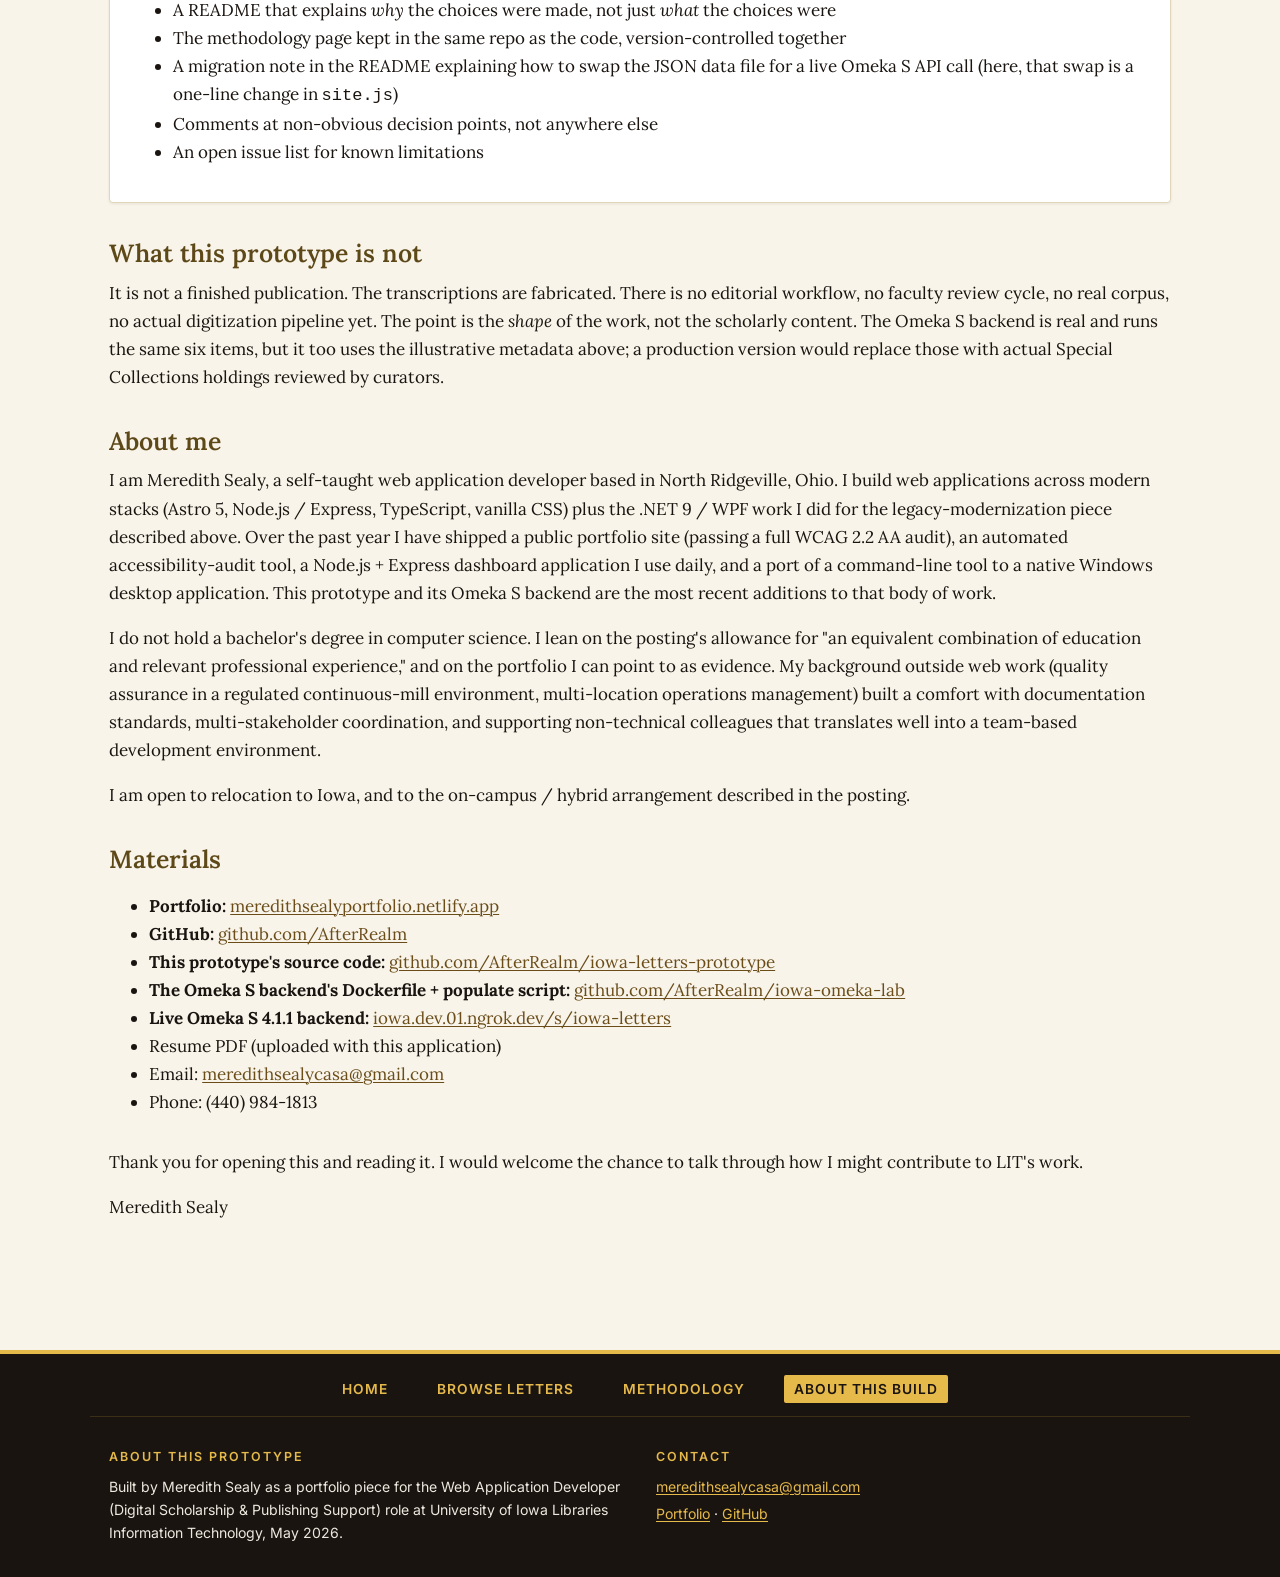
==== commit 87af7d00: "Add footer nav + back-to-top floating button (Justin + SP requests) Footer nav mirrors the primary n" ====
--- a/about-this-build.html
+++ b/about-this-build.html
@@ -27,8 +27,8 @@
 <header class="site-banner">
   <div class="container">
     <div class="branding">
-      <button type="button" class="seal-trigger screenshot-trigger" data-full-src="/assets/img/iowa-letters-seal.png" data-caption="Iowa Letters seal. The Iowa state flag flanked by a Civil War Union soldier silhouette and an ink quill, ringed by ‘IOWA LETTERS · CIVIL WAR 1861-1865.’ Designed for the prototype by Justin Hess." aria-label="Open larger view: Iowa Letters seal">
-        <img class="site-seal" src="/apple-touch-icon.png" alt="Iowa Letters seal — Iowa state flag flanked by a Civil War soldier silhouette, an ink quill, and a letter" width="180" height="180" />
+      <button type="button" class="seal-trigger screenshot-trigger" data-full-src="/assets/img/iowa-letters-seal.png" data-caption="Iowa Letters seal. AI-generated with Google Gemini (Nanobanana) from a prompt; background removed locally with Picasso Studio. Full prompt and provenance on the methodology page." aria-label="Open larger view: Iowa Letters seal">
+        <img class="site-seal" src="/apple-touch-icon.png" alt="Iowa Letters seal. Image generated with Google Gemini (Nanobanana)." width="180" height="180" />
         <span class="screenshot-hover">View larger</span>
       </button>
       <div class="branding-text">
@@ -182,6 +182,14 @@
 </main>
 
 <footer class="site-footer">
+  <nav class="footer-nav" aria-label="Footer">
+    <ul>
+      <li><a href="/">Home</a></li>
+      <li><a href="/items.html">Browse Letters</a></li>
+      <li><a href="/methodology.html">Methodology</a></li>
+      <li><a href="/about-this-build.html" aria-current="page">About this Build</a></li>
+    </ul>
+  </nav>
   <div class="inner">
     <div>
       <h4>About this prototype</h4>
--- a/assets/css/site.css
+++ b/assets/css/site.css
@@ -439,11 +439,97 @@
 footer.site-footer {
   background: var(--ink);
   color: rgba(248, 244, 234, 0.95);
-  padding: 2rem 1.2rem;
+  padding: 0;
   margin-top: 4rem;
   font-family: 'Inter', sans-serif;
   font-size: 0.88rem;
   border-top: 4px solid var(--accent-bright);
+}
+footer.site-footer .footer-nav {
+  max-width: 1100px;
+  margin: 0 auto;
+  padding: 1.4rem 1.2rem 1rem 1.2rem;
+  border-bottom: 1px solid rgba(212, 175, 55, 0.18);
+}
+footer.site-footer .footer-nav ul {
+  list-style: none;
+  margin: 0;
+  padding: 0;
+  display: flex;
+  flex-wrap: wrap;
+  gap: 0.4rem 1.8rem;
+  justify-content: center;
+}
+footer.site-footer .footer-nav a {
+  color: var(--accent-bright);
+  text-decoration: none;
+  font-family: 'Inter', sans-serif;
+  font-size: 0.86rem;
+  letter-spacing: 1px;
+  text-transform: uppercase;
+  font-weight: 600;
+  padding: 6px 10px;
+  border-radius: 2px;
+}
+footer.site-footer .footer-nav a:hover,
+footer.site-footer .footer-nav a:focus-visible {
+  background: rgba(229, 185, 74, 0.10);
+  text-decoration: underline;
+  outline: none;
+}
+footer.site-footer .footer-nav a[aria-current="page"] {
+  background: var(--accent-bright);
+  color: var(--ink);
+}
+footer.site-footer > .inner {
+  padding: 2rem 1.2rem;
+}
+
+/* Back-to-top floating button */
+.back-to-top {
+  position: fixed;
+  bottom: 24px;
+  right: 24px;
+  width: 48px;
+  height: 48px;
+  border-radius: 50%;
+  background: var(--ink);
+  color: var(--accent-bright);
+  border: 2px solid var(--accent-bright);
+  font-family: 'Inter', sans-serif;
+  font-size: 1.2rem;
+  font-weight: 700;
+  line-height: 1;
+  cursor: pointer;
+  opacity: 0;
+  visibility: hidden;
+  transform: translateY(8px);
+  transition: opacity 0.2s ease, transform 0.2s ease, visibility 0.2s, background 0.15s, color 0.15s;
+  z-index: 50;
+  display: flex;
+  align-items: center;
+  justify-content: center;
+  box-shadow: 0 4px 14px rgba(0, 0, 0, 0.35);
+}
+.back-to-top.visible {
+  opacity: 1;
+  visibility: visible;
+  transform: translateY(0);
+}
+.back-to-top:hover,
+.back-to-top:focus-visible {
+  background: var(--accent-bright);
+  color: var(--ink);
+  outline: none;
+}
+.back-to-top .sr-only {
+  position: absolute;
+  width: 1px; height: 1px;
+  margin: -1px; padding: 0;
+  overflow: hidden; clip: rect(0,0,0,0); white-space: nowrap; border: 0;
+}
+@media (max-width: 600px) {
+  .back-to-top { bottom: 18px; right: 18px; width: 44px; height: 44px; }
 }
 footer.site-footer .inner {
   max-width: 1100px;
@@ -626,9 +712,12 @@
 .shot-viewer-body img {
   display: block;
   max-width: 100%;
+  max-height: calc(96vh - 150px); /* leave room for header band + caption + padding */
+  width: auto;
   height: auto;
   margin: 0 auto;
   border: 1px solid var(--rule);
+  object-fit: contain;
 }
 .shot-viewer-caption {
   margin: 12px auto 0 auto;
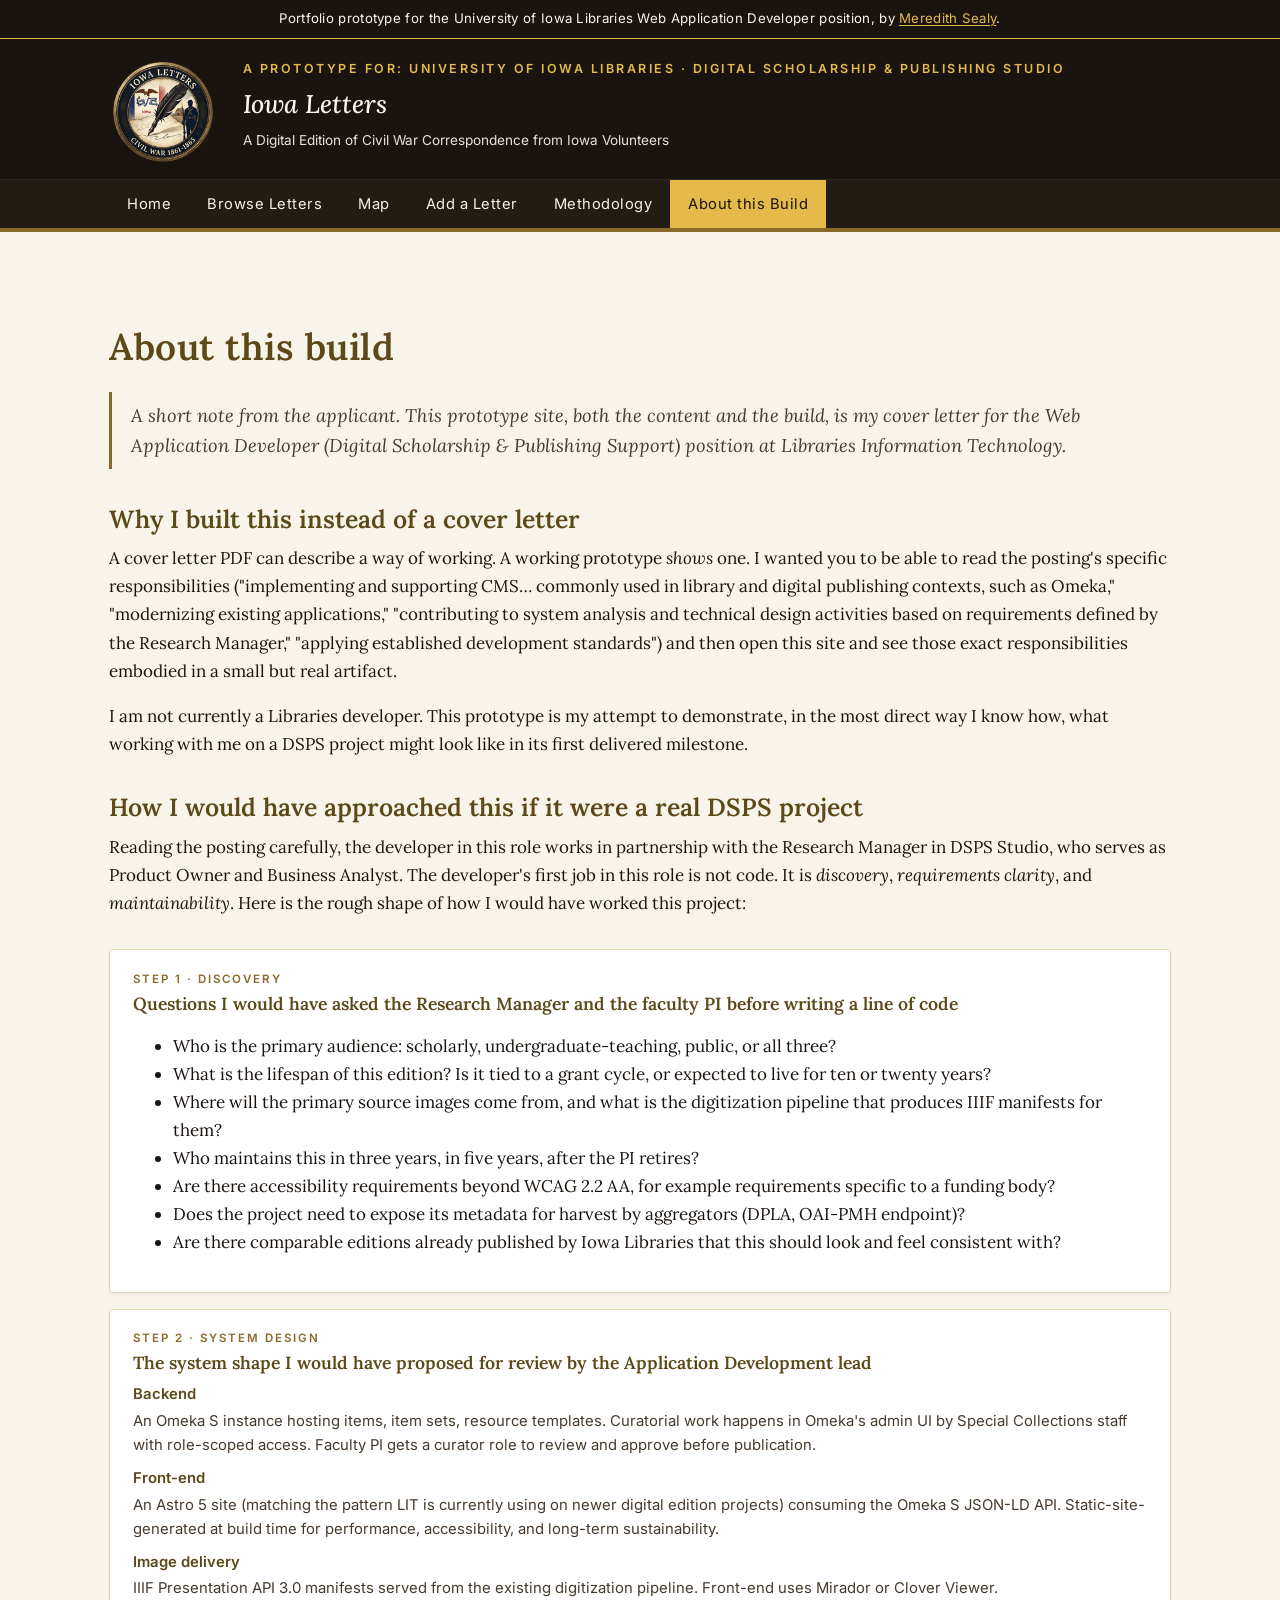
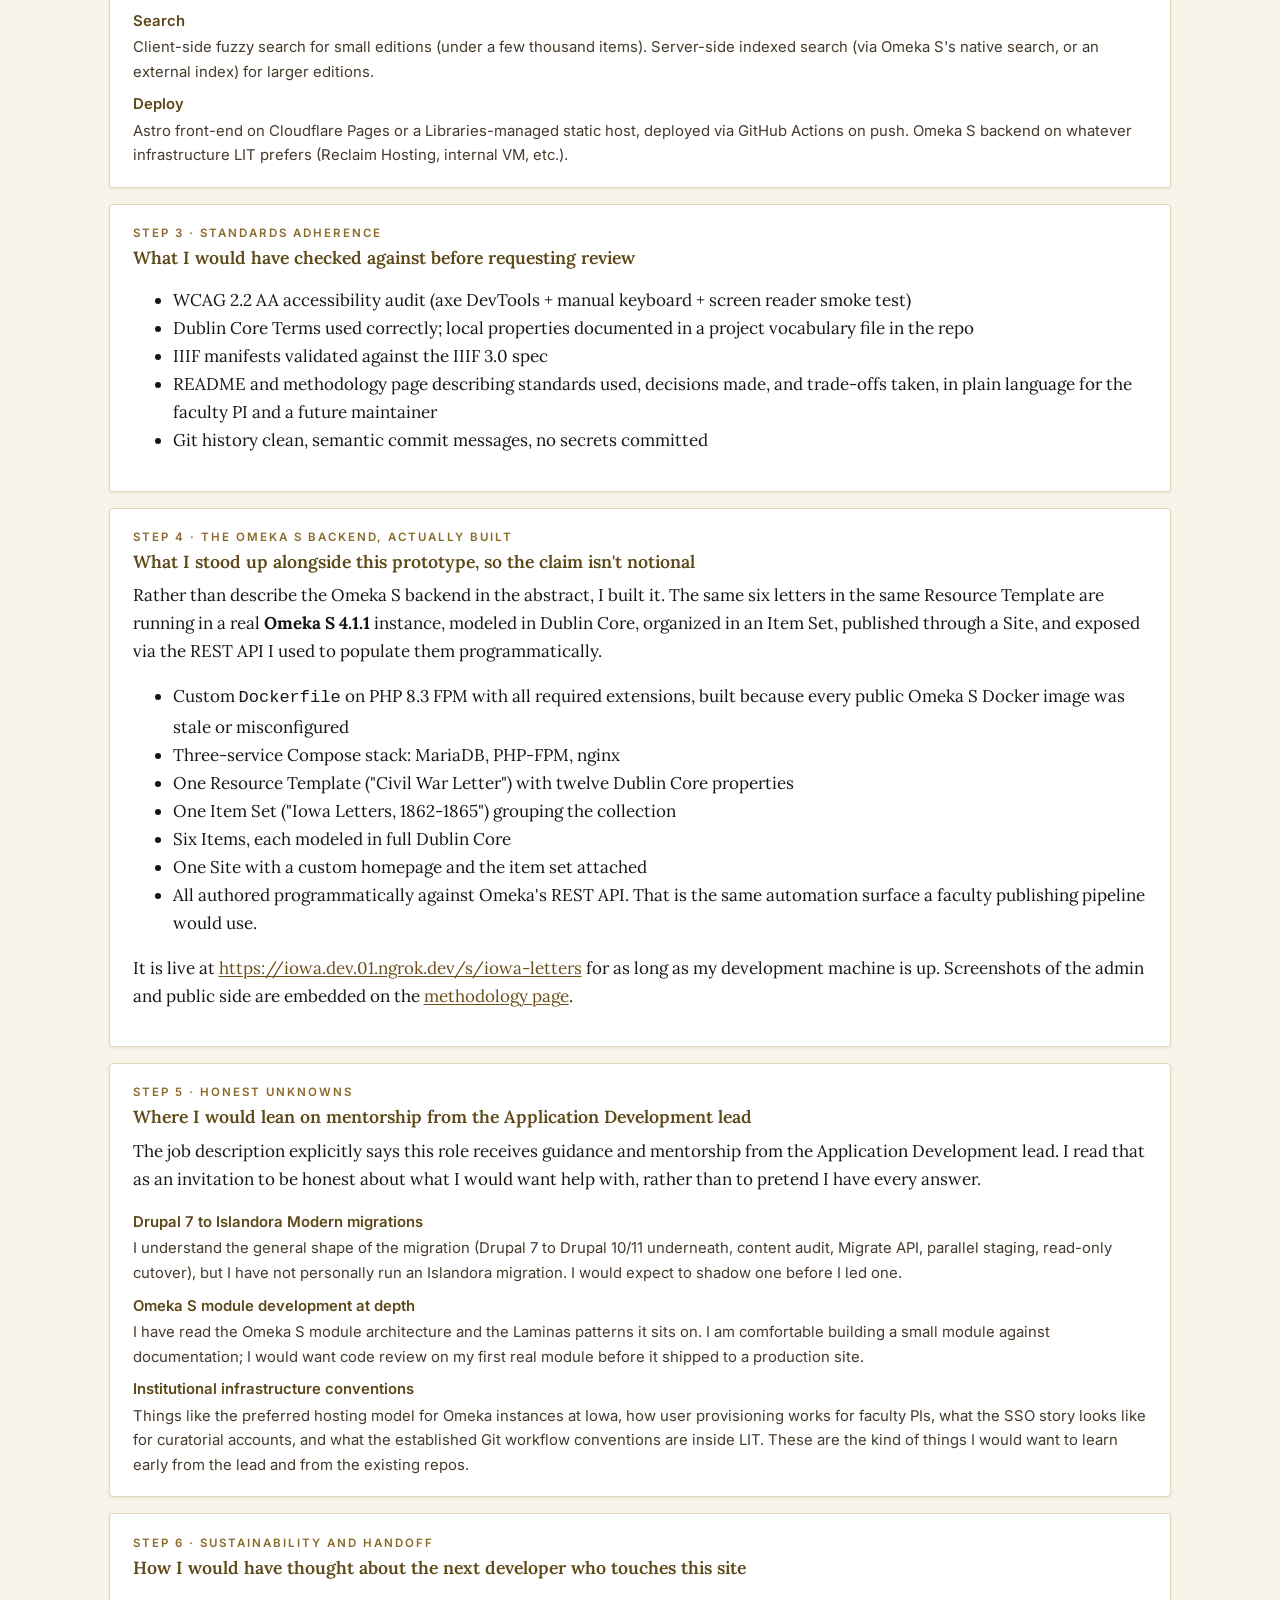
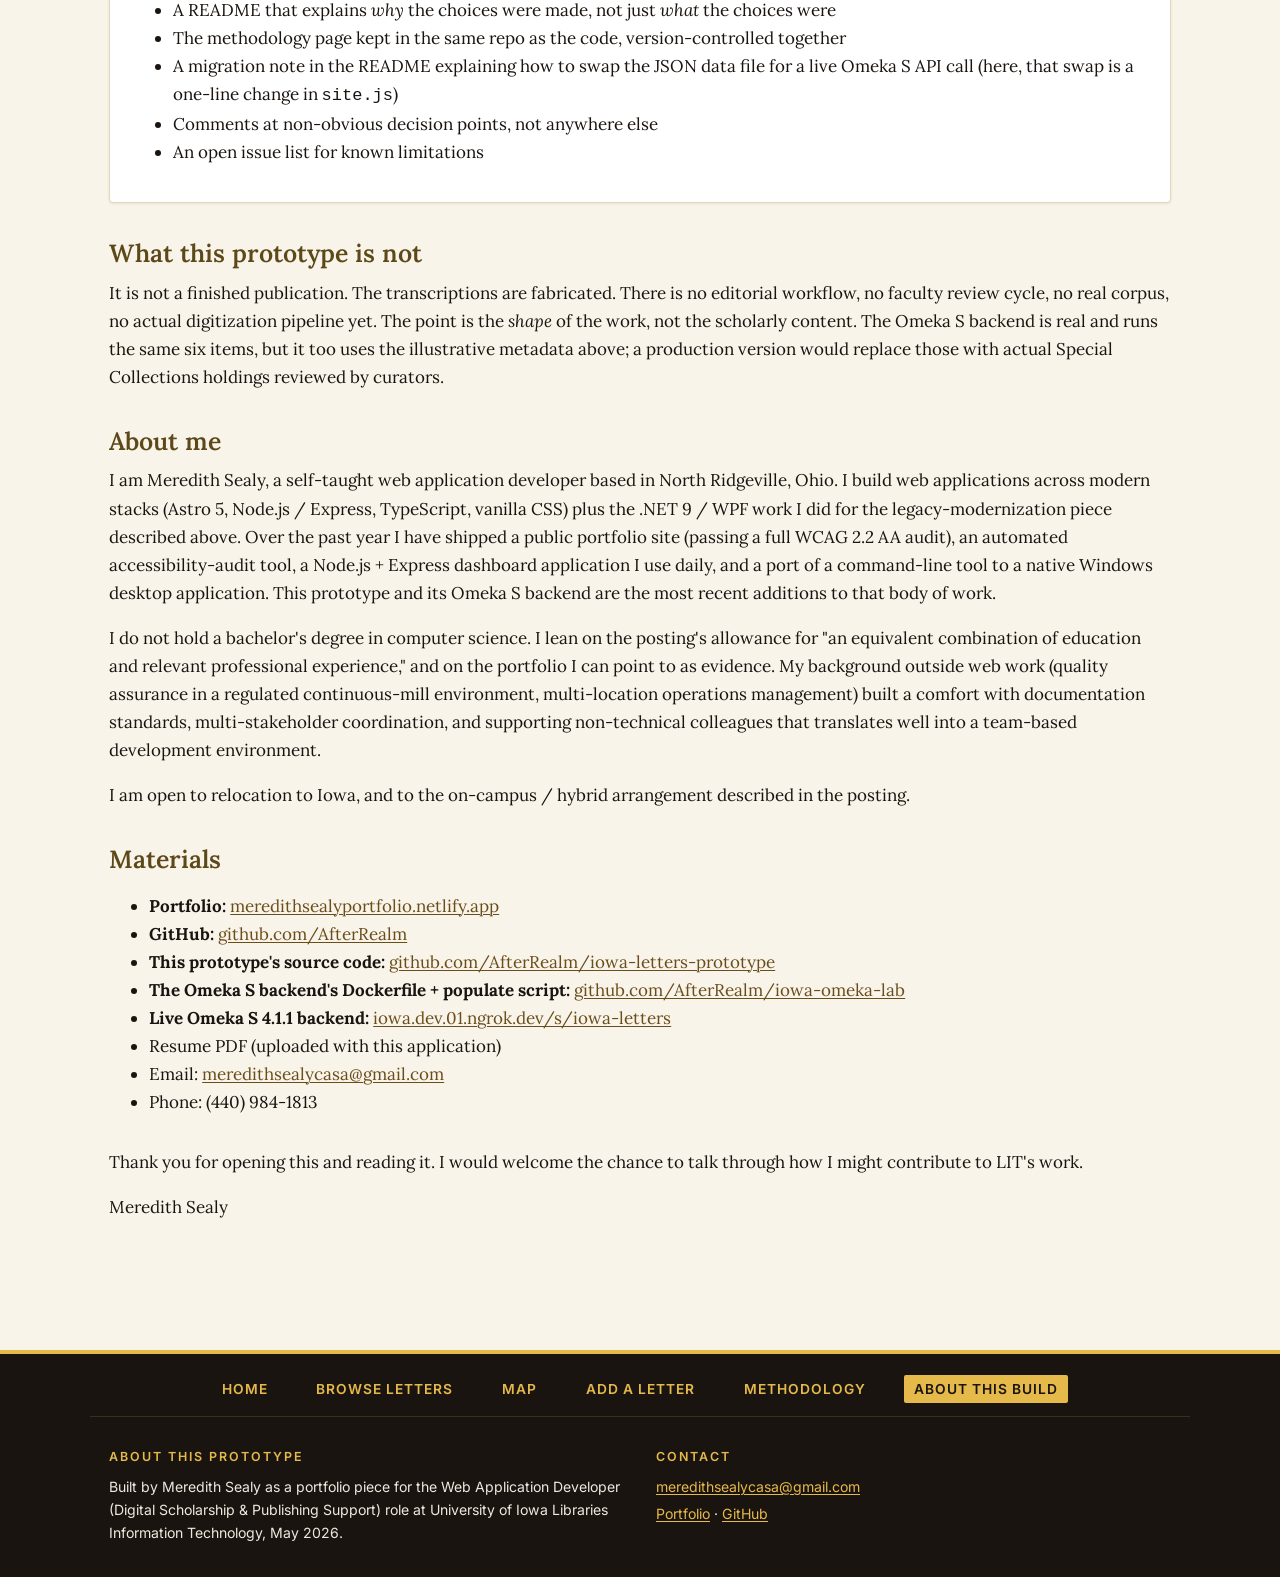
==== commit d2bf524b: "Add GIS demo: map view + live authoring loop A portfolio extension targeting the University of Iowa " ====
--- a/about-this-build.html
+++ b/about-this-build.html
@@ -43,6 +43,8 @@
       <ul>
         <li><a href="/">Home</a></li>
         <li><a href="/items.html">Browse Letters</a></li>
+        <li><a href="/map.html">Map</a></li>
+        <li><a href="/add-letter.html">Add a Letter</a></li>
         <li><a href="/methodology.html">Methodology</a></li>
         <li><a href="/about-this-build.html" aria-current="page">About this Build</a></li>
       </ul>
@@ -186,6 +188,8 @@
     <ul>
       <li><a href="/">Home</a></li>
       <li><a href="/items.html">Browse Letters</a></li>
+        <li><a href="/map.html">Map</a></li>
+        <li><a href="/add-letter.html">Add a Letter</a></li>
       <li><a href="/methodology.html">Methodology</a></li>
       <li><a href="/about-this-build.html" aria-current="page">About this Build</a></li>
     </ul>
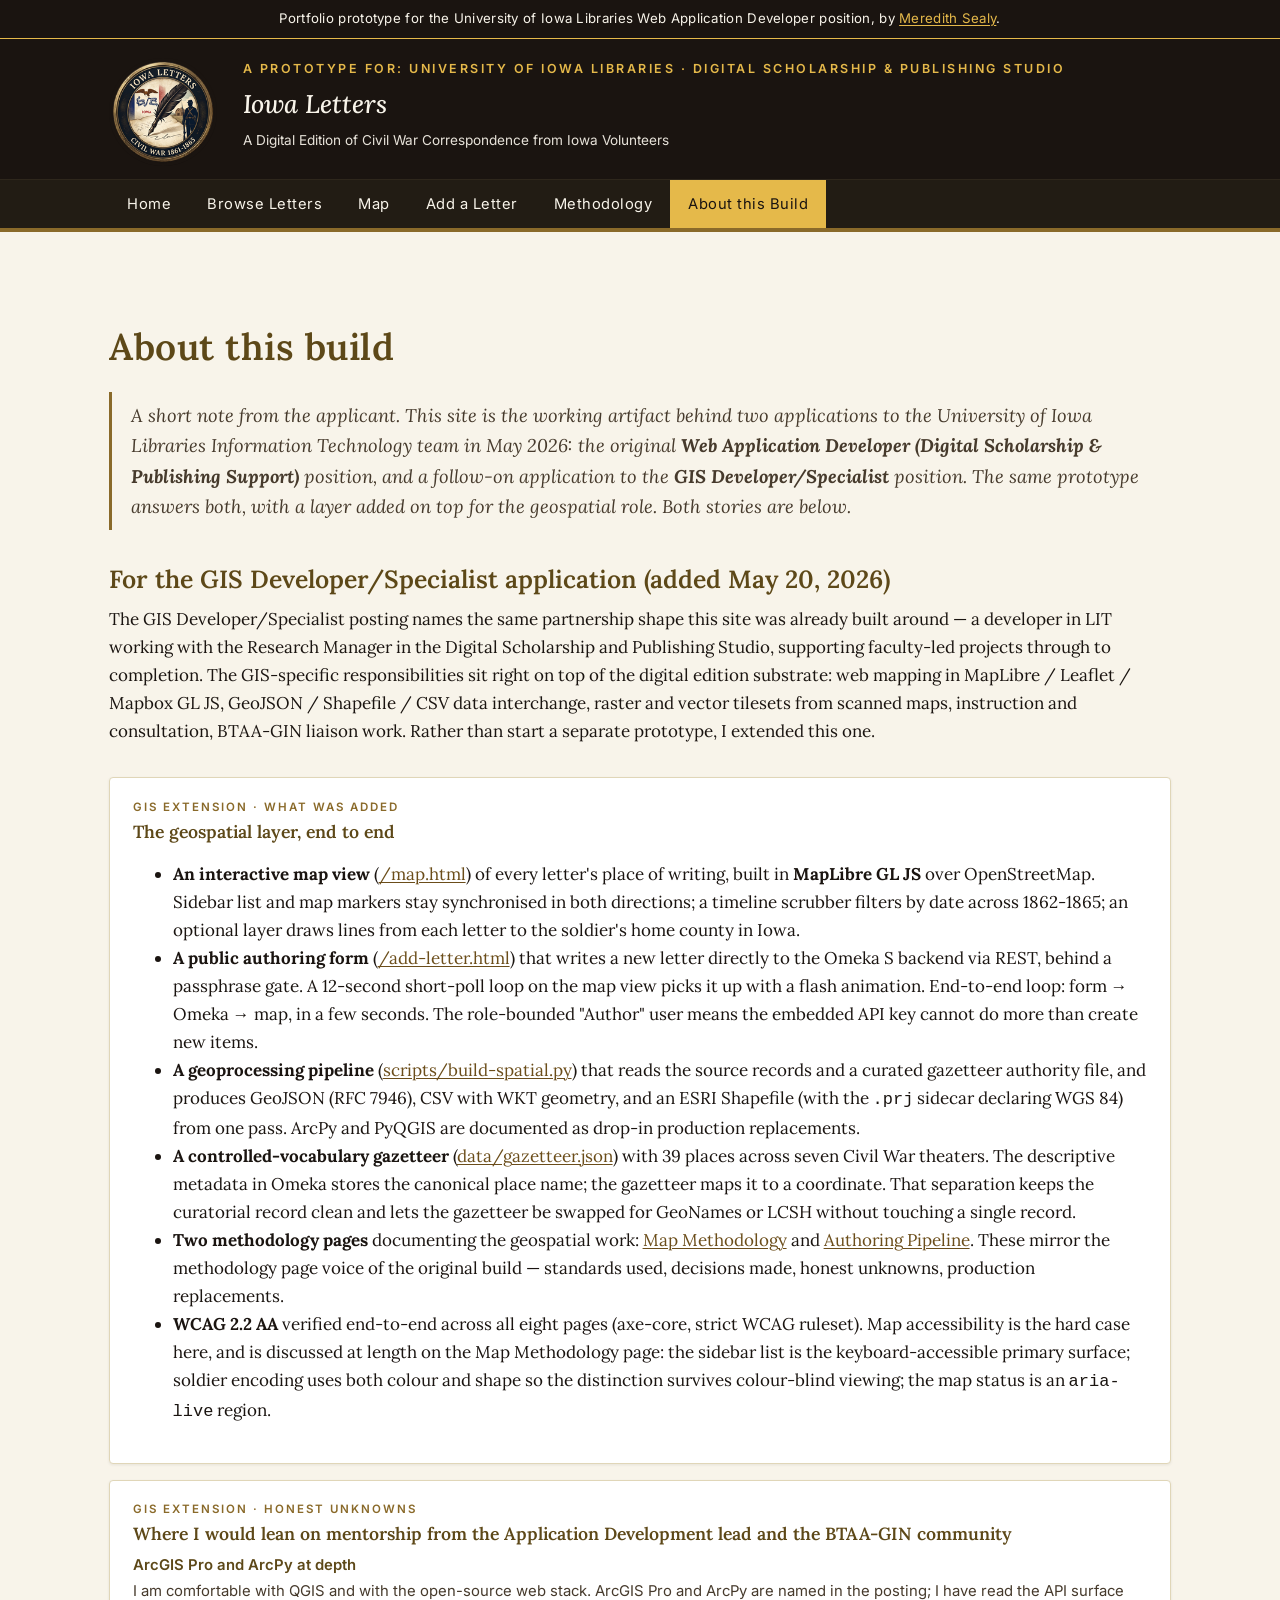
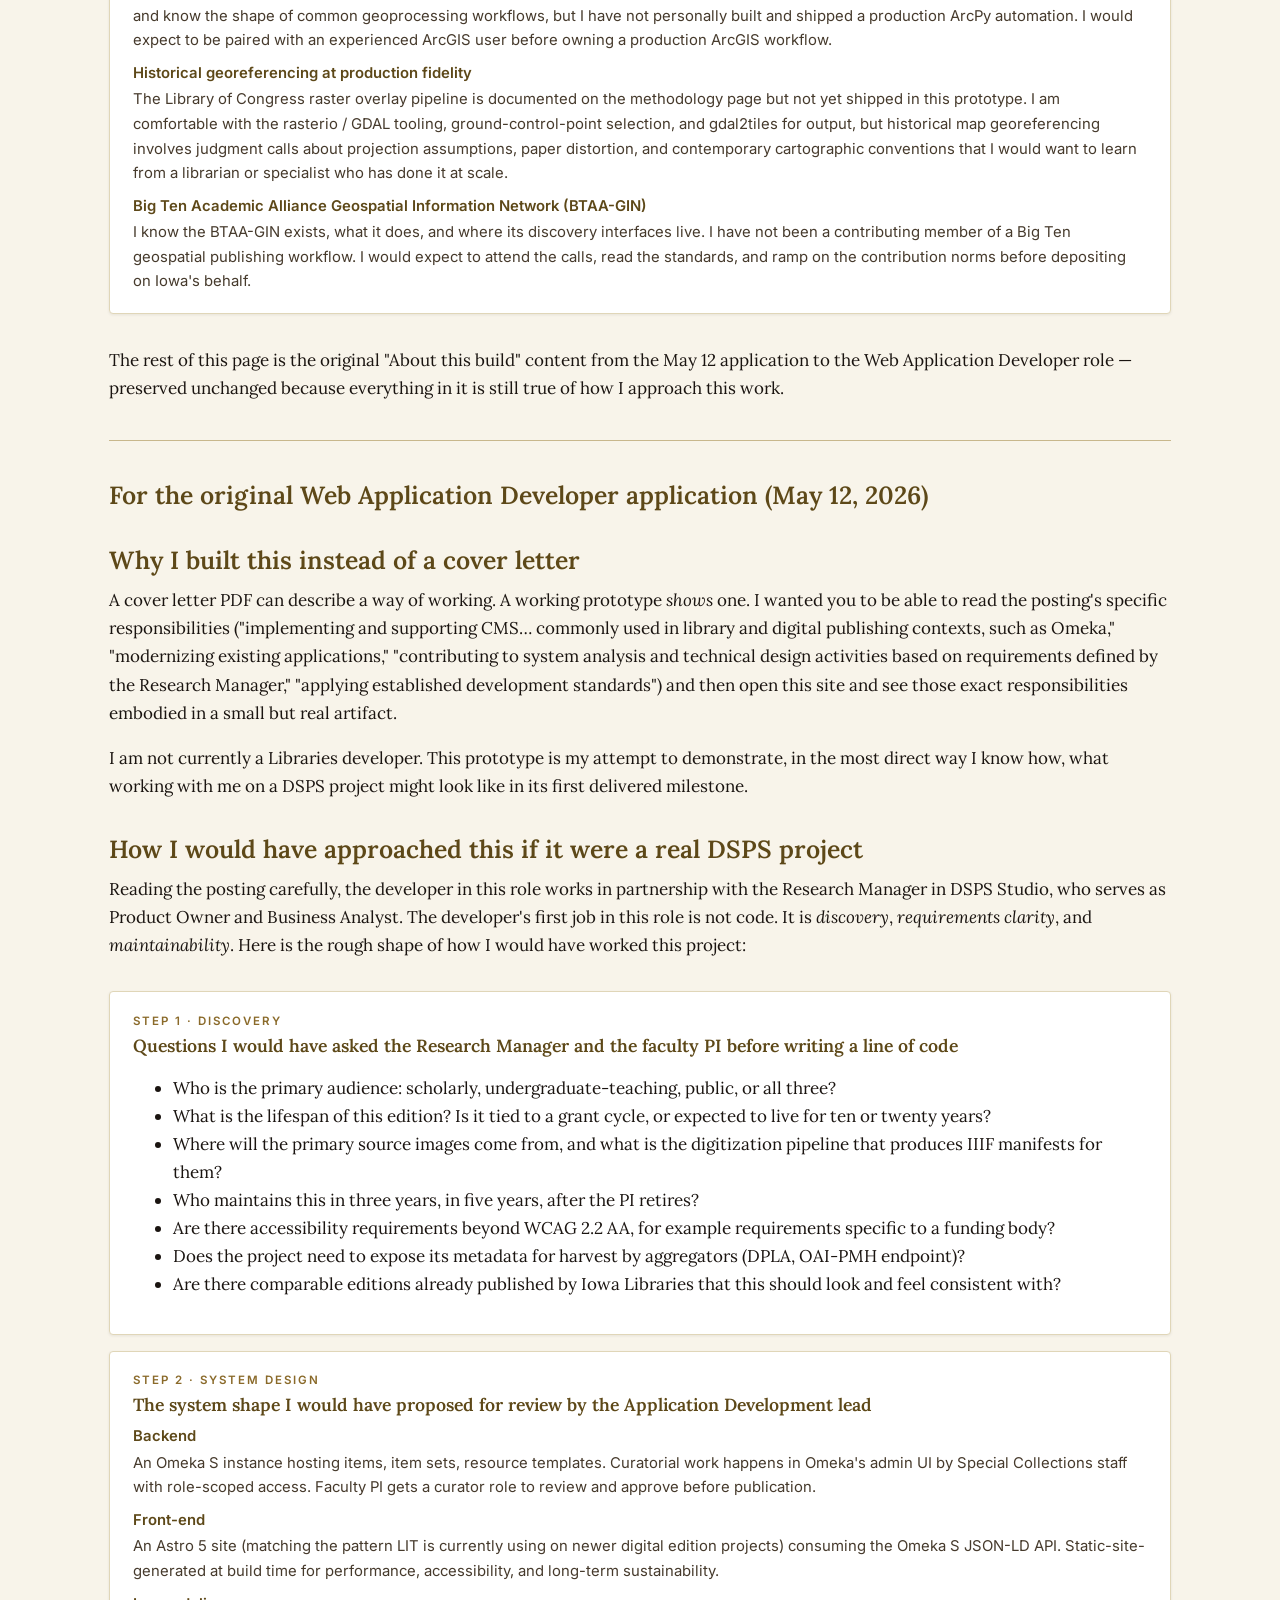
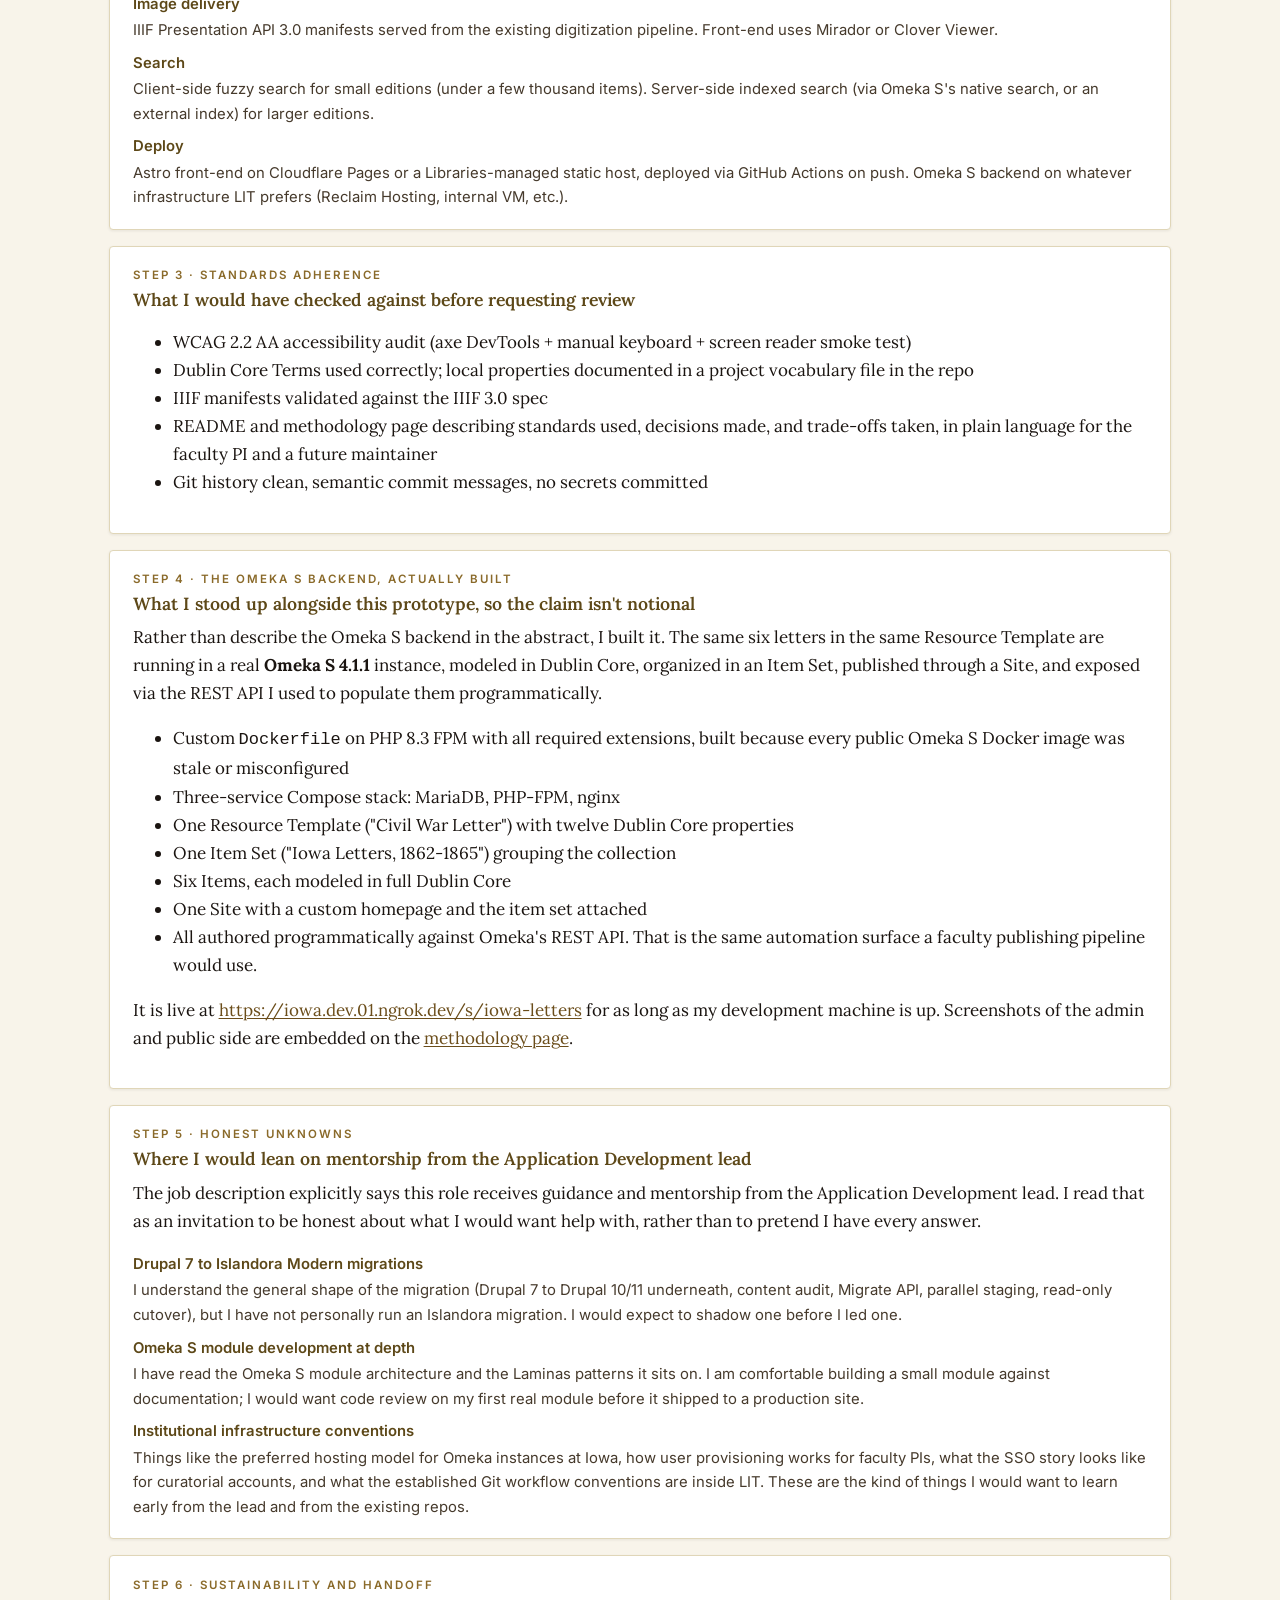
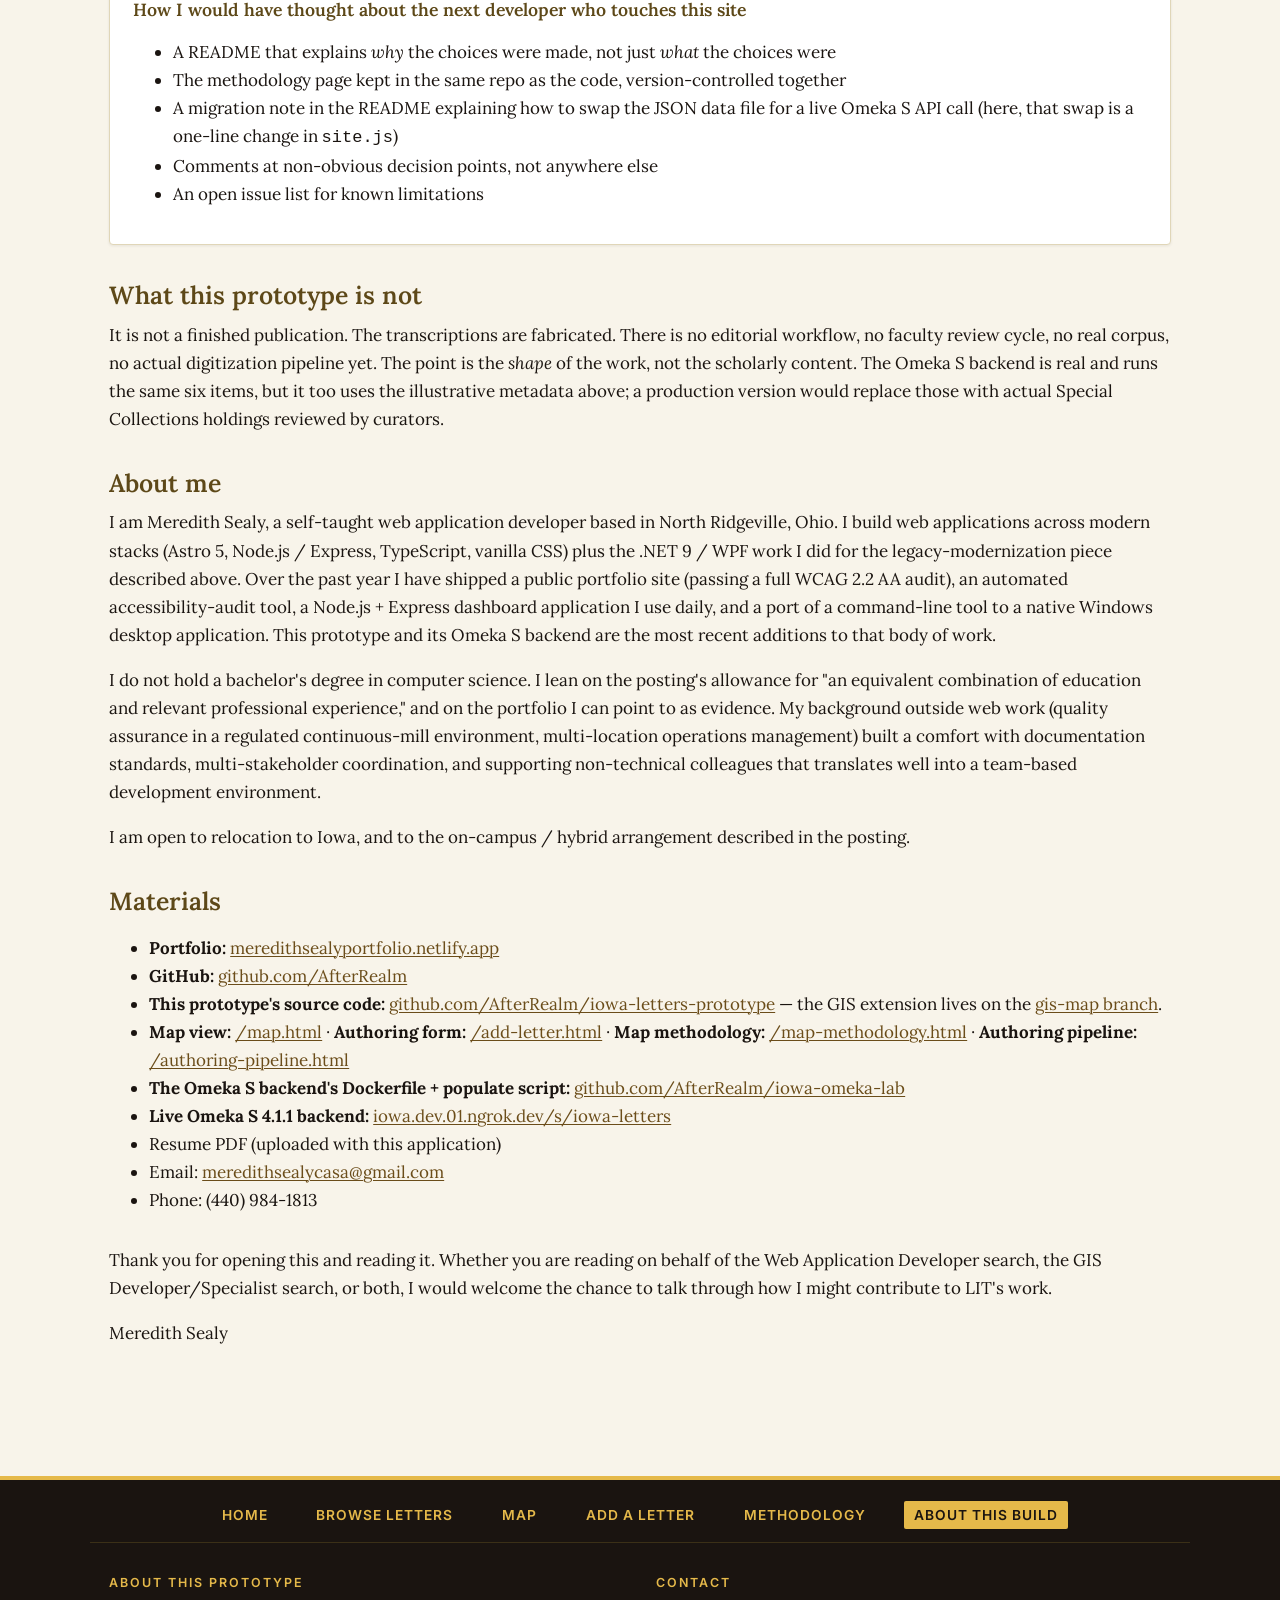
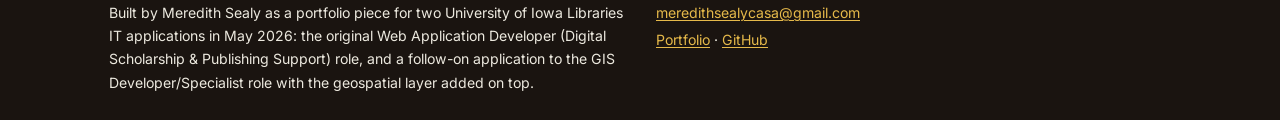
==== commit 81c85b9e: "v0.2.5: items.html lives off Omeka + about-this-build dual-track items.html: list view now reads fro" ====
--- a/about-this-build.html
+++ b/about-this-build.html
@@ -22,7 +22,7 @@
 
 <div class="demo-banner">
   Portfolio prototype for the University of Iowa Libraries Web Application Developer position, by <a href="#about-me">Meredith Sealy</a>.
-</div>
+ <span class="build-tag" data-build-tag aria-label="Build version"></span></div>
 
 <header class="site-banner">
   <div class="container">
@@ -55,7 +55,45 @@
 <main id="main" tabindex="-1">
 
   <h1>About this build</h1>
-  <p class="lede">A short note from the applicant. This prototype site, both the content and the build, is my cover letter for the Web Application Developer (Digital Scholarship &amp; Publishing Support) position at Libraries Information Technology.</p>
+  <p class="lede">A short note from the applicant. This site is the working artifact behind two applications to the University of Iowa Libraries Information Technology team in May 2026: the original <strong>Web Application Developer (Digital Scholarship &amp; Publishing Support)</strong> position, and a follow-on application to the <strong>GIS Developer/Specialist</strong> position. The same prototype answers both, with a layer added on top for the geospatial role. Both stories are below.</p>
+
+  <h2>For the GIS Developer/Specialist application (added May 20, 2026)</h2>
+
+  <p>The GIS Developer/Specialist posting names the same partnership shape this site was already built around &mdash; a developer in LIT working with the Research Manager in the Digital Scholarship and Publishing Studio, supporting faculty-led projects through to completion. The GIS-specific responsibilities sit right on top of the digital edition substrate: web mapping in MapLibre / Leaflet / Mapbox GL JS, GeoJSON / Shapefile / CSV data interchange, raster and vector tilesets from scanned maps, instruction and consultation, BTAA-GIN liaison work. Rather than start a separate prototype, I extended this one.</p>
+
+  <div class="decision-log">
+    <div class="decision">
+      <div class="label">GIS extension &middot; What was added</div>
+      <h3>The geospatial layer, end to end</h3>
+      <ul>
+        <li><strong>An interactive map view</strong> (<a href="/map.html">/map.html</a>) of every letter's place of writing, built in <strong>MapLibre GL JS</strong> over OpenStreetMap. Sidebar list and map markers stay synchronised in both directions; a timeline scrubber filters by date across 1862-1865; an optional layer draws lines from each letter to the soldier's home county in Iowa.</li>
+        <li><strong>A public authoring form</strong> (<a href="/add-letter.html">/add-letter.html</a>) that writes a new letter directly to the Omeka S backend via REST, behind a passphrase gate. A 12-second short-poll loop on the map view picks it up with a flash animation. End-to-end loop: form &rarr; Omeka &rarr; map, in a few seconds. The role-bounded "Author" user means the embedded API key cannot do more than create new items.</li>
+        <li><strong>A geoprocessing pipeline</strong> (<a href="https://github.com/AfterRealm/iowa-letters-prototype/blob/gis-map/scripts/build-spatial.py" rel="external">scripts/build-spatial.py</a>) that reads the source records and a curated gazetteer authority file, and produces GeoJSON (RFC 7946), CSV with WKT geometry, and an ESRI Shapefile (with the <code>.prj</code> sidecar declaring WGS 84) from one pass. ArcPy and PyQGIS are documented as drop-in production replacements.</li>
+        <li><strong>A controlled-vocabulary gazetteer</strong> (<a href="/data/gazetteer.json">data/gazetteer.json</a>) with 39 places across seven Civil War theaters. The descriptive metadata in Omeka stores the canonical place name; the gazetteer maps it to a coordinate. That separation keeps the curatorial record clean and lets the gazetteer be swapped for GeoNames or LCSH without touching a single record.</li>
+        <li><strong>Two methodology pages</strong> documenting the geospatial work: <a href="/map-methodology.html">Map Methodology</a> and <a href="/authoring-pipeline.html">Authoring Pipeline</a>. These mirror the methodology page voice of the original build &mdash; standards used, decisions made, honest unknowns, production replacements.</li>
+        <li><strong>WCAG 2.2 AA</strong> verified end-to-end across all eight pages (axe-core, strict WCAG ruleset). Map accessibility is the hard case here, and is discussed at length on the Map Methodology page: the sidebar list is the keyboard-accessible primary surface; soldier encoding uses both colour and shape so the distinction survives colour-blind viewing; the map status is an <code>aria-live</code> region.</li>
+      </ul>
+    </div>
+
+    <div class="decision">
+      <div class="label">GIS extension &middot; Honest unknowns</div>
+      <h3>Where I would lean on mentorship from the Application Development lead and the BTAA-GIN community</h3>
+      <dl>
+        <dt>ArcGIS Pro and ArcPy at depth</dt>
+        <dd>I am comfortable with QGIS and with the open-source web stack. ArcGIS Pro and ArcPy are named in the posting; I have read the API surface and know the shape of common geoprocessing workflows, but I have not personally built and shipped a production ArcPy automation. I would expect to be paired with an experienced ArcGIS user before owning a production ArcGIS workflow.</dd>
+        <dt>Historical georeferencing at production fidelity</dt>
+        <dd>The Library of Congress raster overlay pipeline is documented on the methodology page but not yet shipped in this prototype. I am comfortable with the rasterio / GDAL tooling, ground-control-point selection, and gdal2tiles for output, but historical map georeferencing involves judgment calls about projection assumptions, paper distortion, and contemporary cartographic conventions that I would want to learn from a librarian or specialist who has done it at scale.</dd>
+        <dt>Big Ten Academic Alliance Geospatial Information Network (BTAA-GIN)</dt>
+        <dd>I know the BTAA-GIN exists, what it does, and where its discovery interfaces live. I have not been a contributing member of a Big Ten geospatial publishing workflow. I would expect to attend the calls, read the standards, and ramp on the contribution norms before depositing on Iowa's behalf.</dd>
+      </dl>
+    </div>
+  </div>
+
+  <p style="margin-top: 1.5rem;">The rest of this page is the original "About this build" content from the May 12 application to the Web Application Developer role &mdash; preserved unchanged because everything in it is still true of how I approach this work.</p>
+
+  <hr style="margin: 2.4rem 0; border: 0; border-top: 1px solid var(--rule);">
+
+  <h2>For the original Web Application Developer application (May 12, 2026)</h2>
 
   <h2>Why I built this instead of a cover letter</h2>
   <p>A cover letter PDF can describe a way of working. A working prototype <em>shows</em> one. I wanted you to be able to read the posting's specific responsibilities ("implementing and supporting CMS&hellip; commonly used in library and digital publishing contexts, such as Omeka," "modernizing existing applications," "contributing to system analysis and technical design activities based on requirements defined by the Research Manager," "applying established development standards") and then open this site and see those exact responsibilities embodied in a small but real artifact.</p>
@@ -169,7 +207,8 @@
   <ul>
     <li><strong>Portfolio:</strong> <a href="https://meredithsealyportfolio.netlify.app">meredithsealyportfolio.netlify.app</a></li>
     <li><strong>GitHub:</strong> <a href="https://github.com/AfterRealm">github.com/AfterRealm</a></li>
-    <li><strong>This prototype's source code:</strong> <a href="https://github.com/AfterRealm/iowa-letters-prototype">github.com/AfterRealm/iowa-letters-prototype</a></li>
+    <li><strong>This prototype's source code:</strong> <a href="https://github.com/AfterRealm/iowa-letters-prototype">github.com/AfterRealm/iowa-letters-prototype</a> &mdash; the GIS extension lives on the <a href="https://github.com/AfterRealm/iowa-letters-prototype/tree/gis-map">gis-map branch</a>.</li>
+    <li><strong>Map view:</strong> <a href="/map.html">/map.html</a> &middot; <strong>Authoring form:</strong> <a href="/add-letter.html">/add-letter.html</a> &middot; <strong>Map methodology:</strong> <a href="/map-methodology.html">/map-methodology.html</a> &middot; <strong>Authoring pipeline:</strong> <a href="/authoring-pipeline.html">/authoring-pipeline.html</a></li>
     <li><strong>The Omeka S backend's Dockerfile + populate script:</strong> <a href="https://github.com/AfterRealm/iowa-omeka-lab">github.com/AfterRealm/iowa-omeka-lab</a></li>
     <li><strong>Live Omeka S 4.1.1 backend:</strong> <a href="https://iowa.dev.01.ngrok.dev/s/iowa-letters">iowa.dev.01.ngrok.dev/s/iowa-letters</a></li>
     <li>Resume PDF (uploaded with this application)</li>
@@ -177,7 +216,7 @@
     <li>Phone: (440) 984-1813</li>
   </ul>
 
-  <p style="margin-top: 2rem;">Thank you for opening this and reading it. I would welcome the chance to talk through how I might contribute to LIT's work.</p>
+  <p style="margin-top: 2rem;">Thank you for opening this and reading it. Whether you are reading on behalf of the Web Application Developer search, the GIS Developer/Specialist search, or both, I would welcome the chance to talk through how I might contribute to LIT's work.</p>
 
   <p>Meredith Sealy</p>
 
@@ -197,7 +236,7 @@
   <div class="inner">
     <div>
       <h4>About this prototype</h4>
-      <p>Built by Meredith Sealy as a portfolio piece for the Web Application Developer (Digital Scholarship &amp; Publishing Support) role at University of Iowa Libraries Information Technology, May 2026.</p>
+      <p>Built by Meredith Sealy as a portfolio piece for two University of Iowa Libraries IT applications in May 2026: the original Web Application Developer (Digital Scholarship &amp; Publishing Support) role, and a follow-on application to the GIS Developer/Specialist role with the geospatial layer added on top.</p>
     </div>
     <div>
       <h4>Contact</h4>
@@ -207,6 +246,7 @@
   </div>
 </footer>
 
+<script src="/assets/js/version.js" defer></script>
 <script src="/assets/js/site.js"></script>
 </body>
 </html>
--- a/assets/css/site.css
+++ b/assets/css/site.css
@@ -3,6 +3,23 @@
  * at University of Iowa Libraries Information Technology (LIT).
  * Color palette grounded in academic library conventions (Iowa gold + paper + ink).
  */
+
+.build-tag {
+  display: inline-block;
+  font-family: 'Cascadia Code', Consolas, 'Courier New', monospace;
+  font-size: 0.72rem;
+  padding: 0.05rem 0.45rem;
+  margin-left: 0.6rem;
+  background: rgba(248, 244, 234, 0.18);
+  color: #f0e8d2;
+  border-radius: 2px;
+  letter-spacing: 0.2px;
+  white-space: nowrap;
+  vertical-align: 0.05em;
+}
+.build-tag:empty {
+  display: none;
+}
 
 :root {
   --paper:        #f8f4ea;
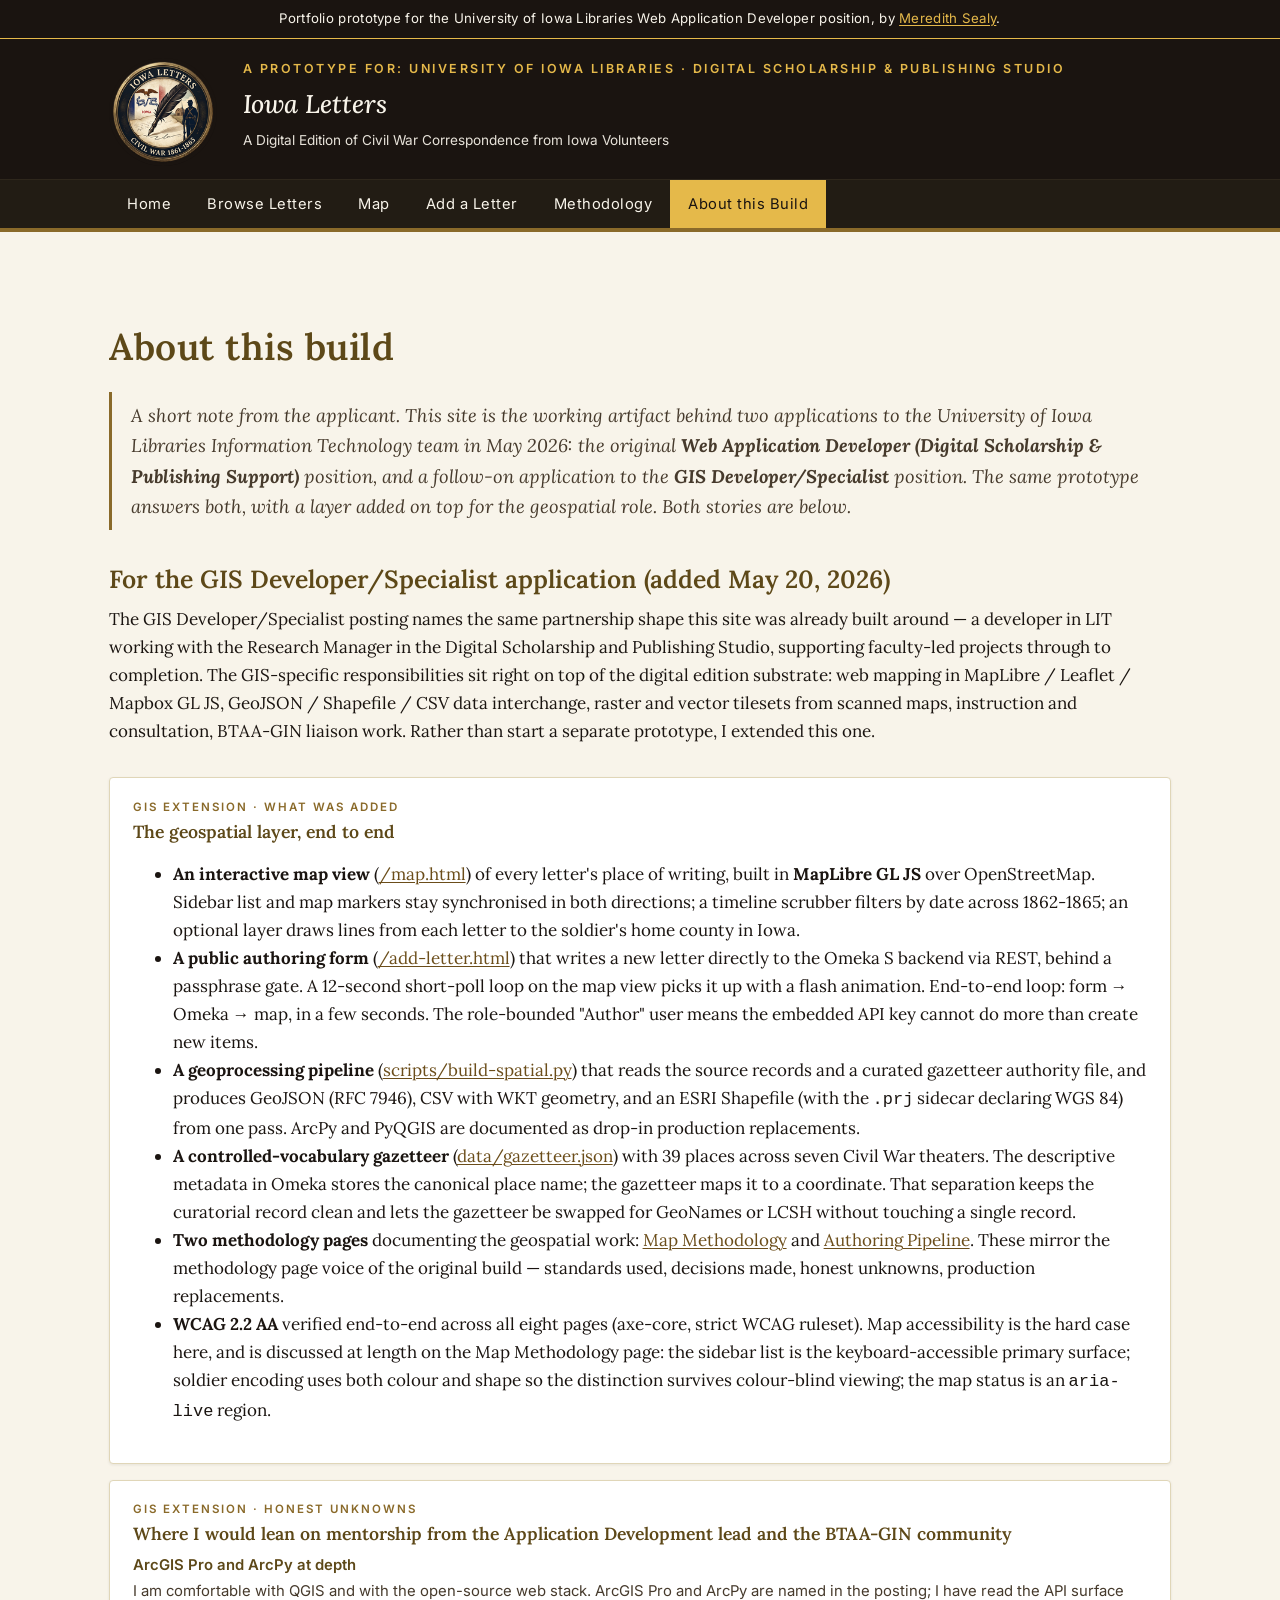
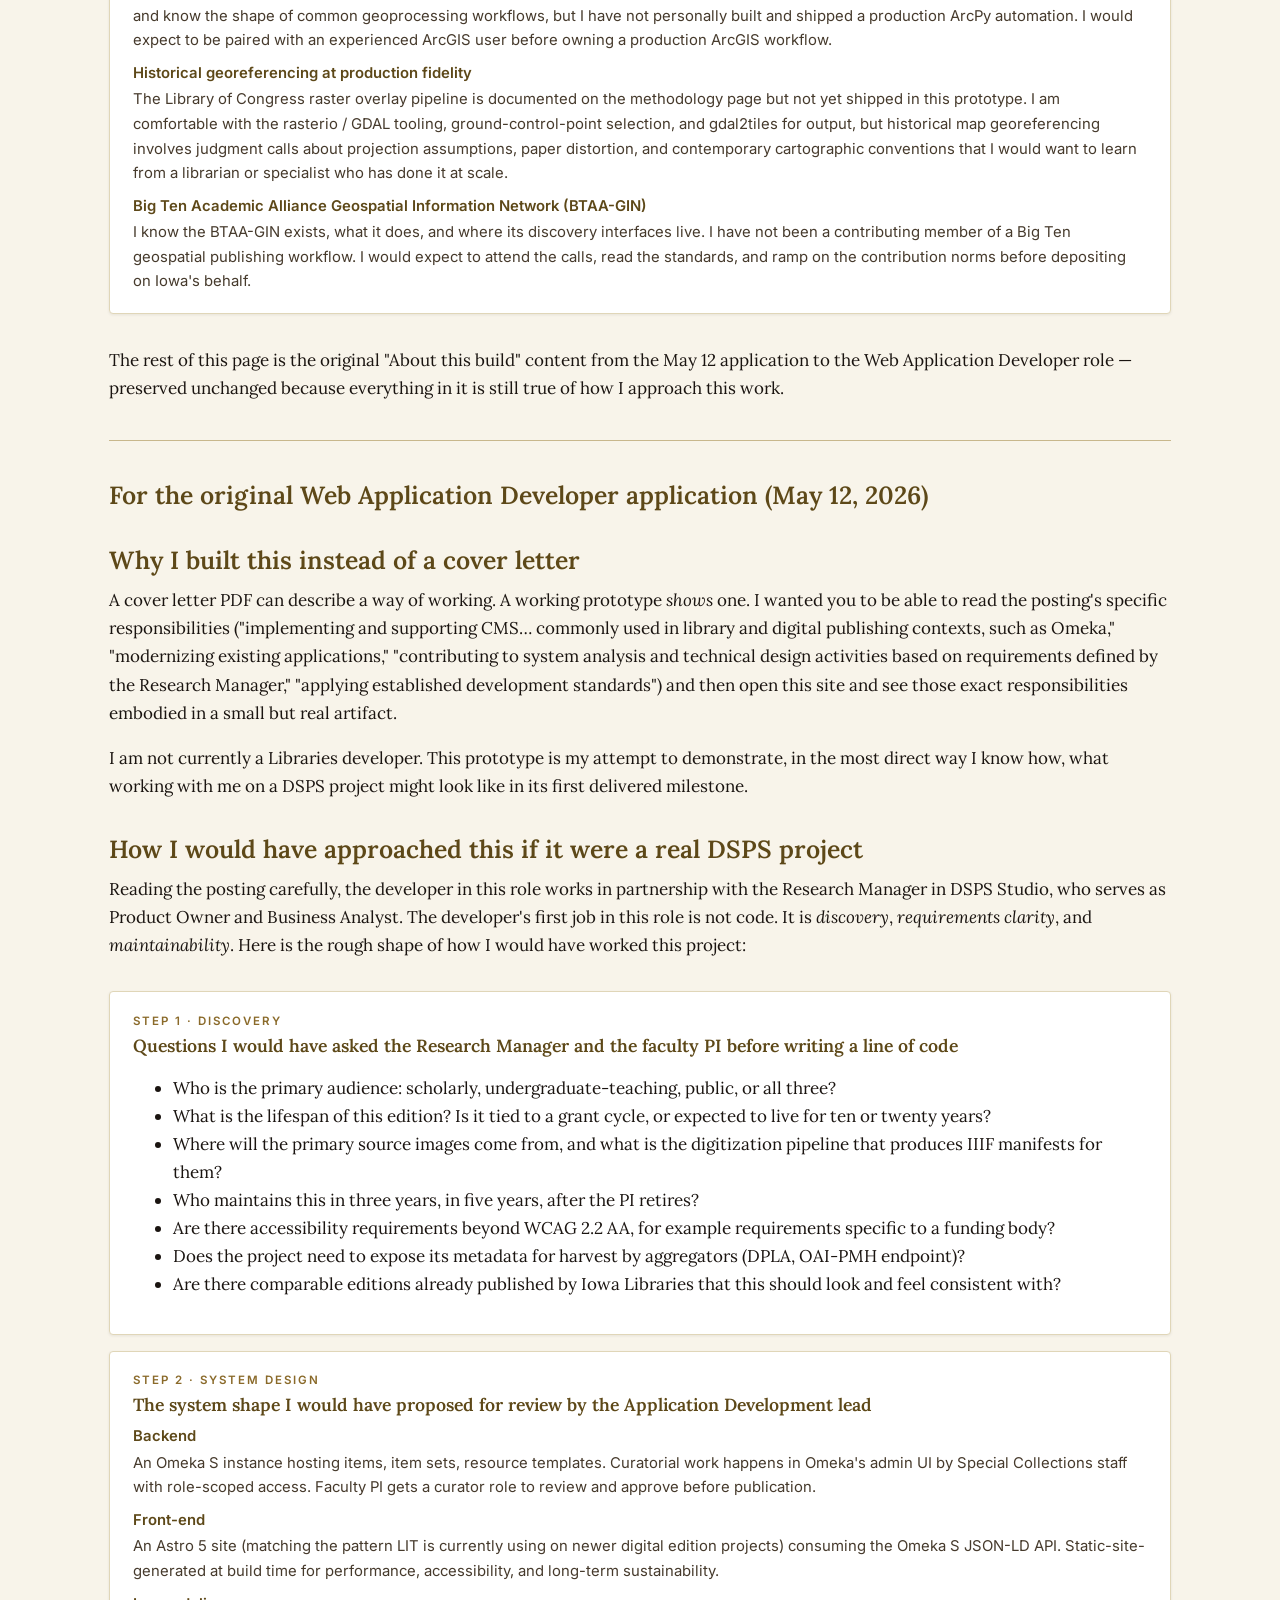
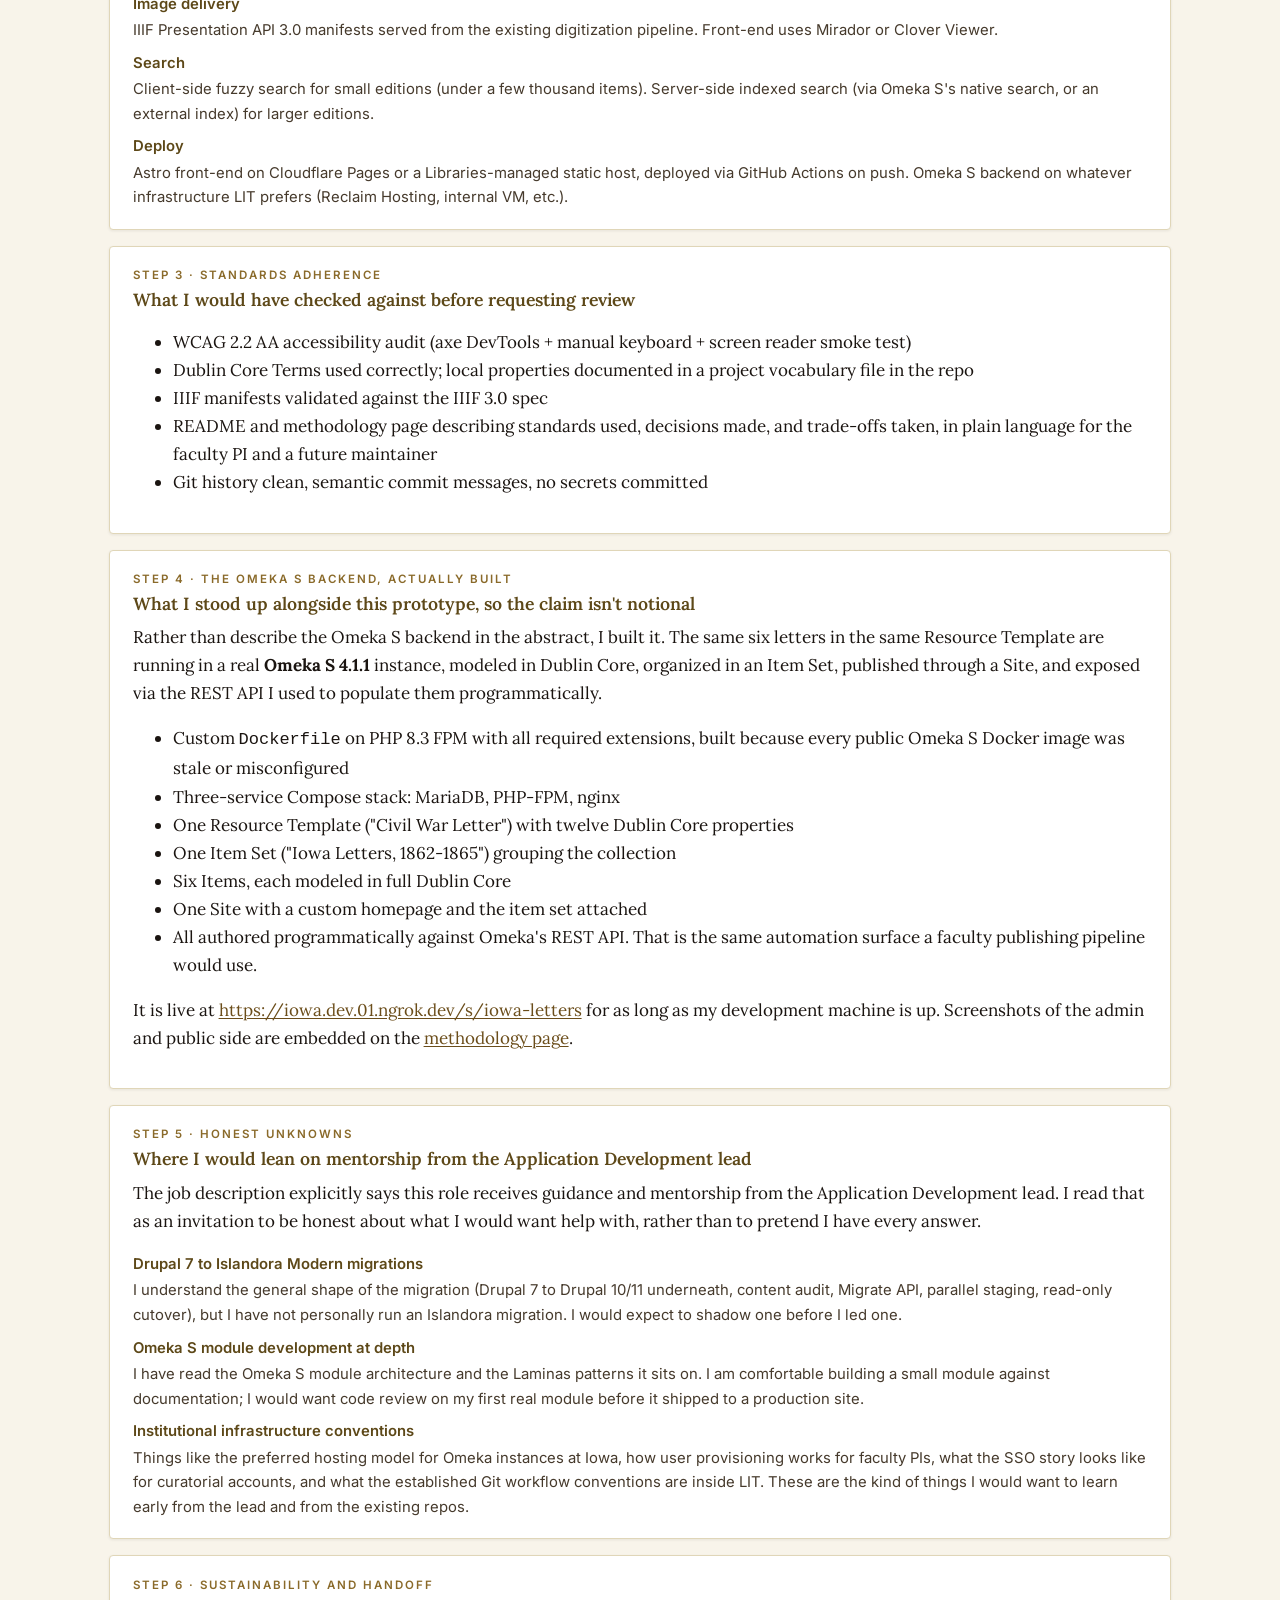
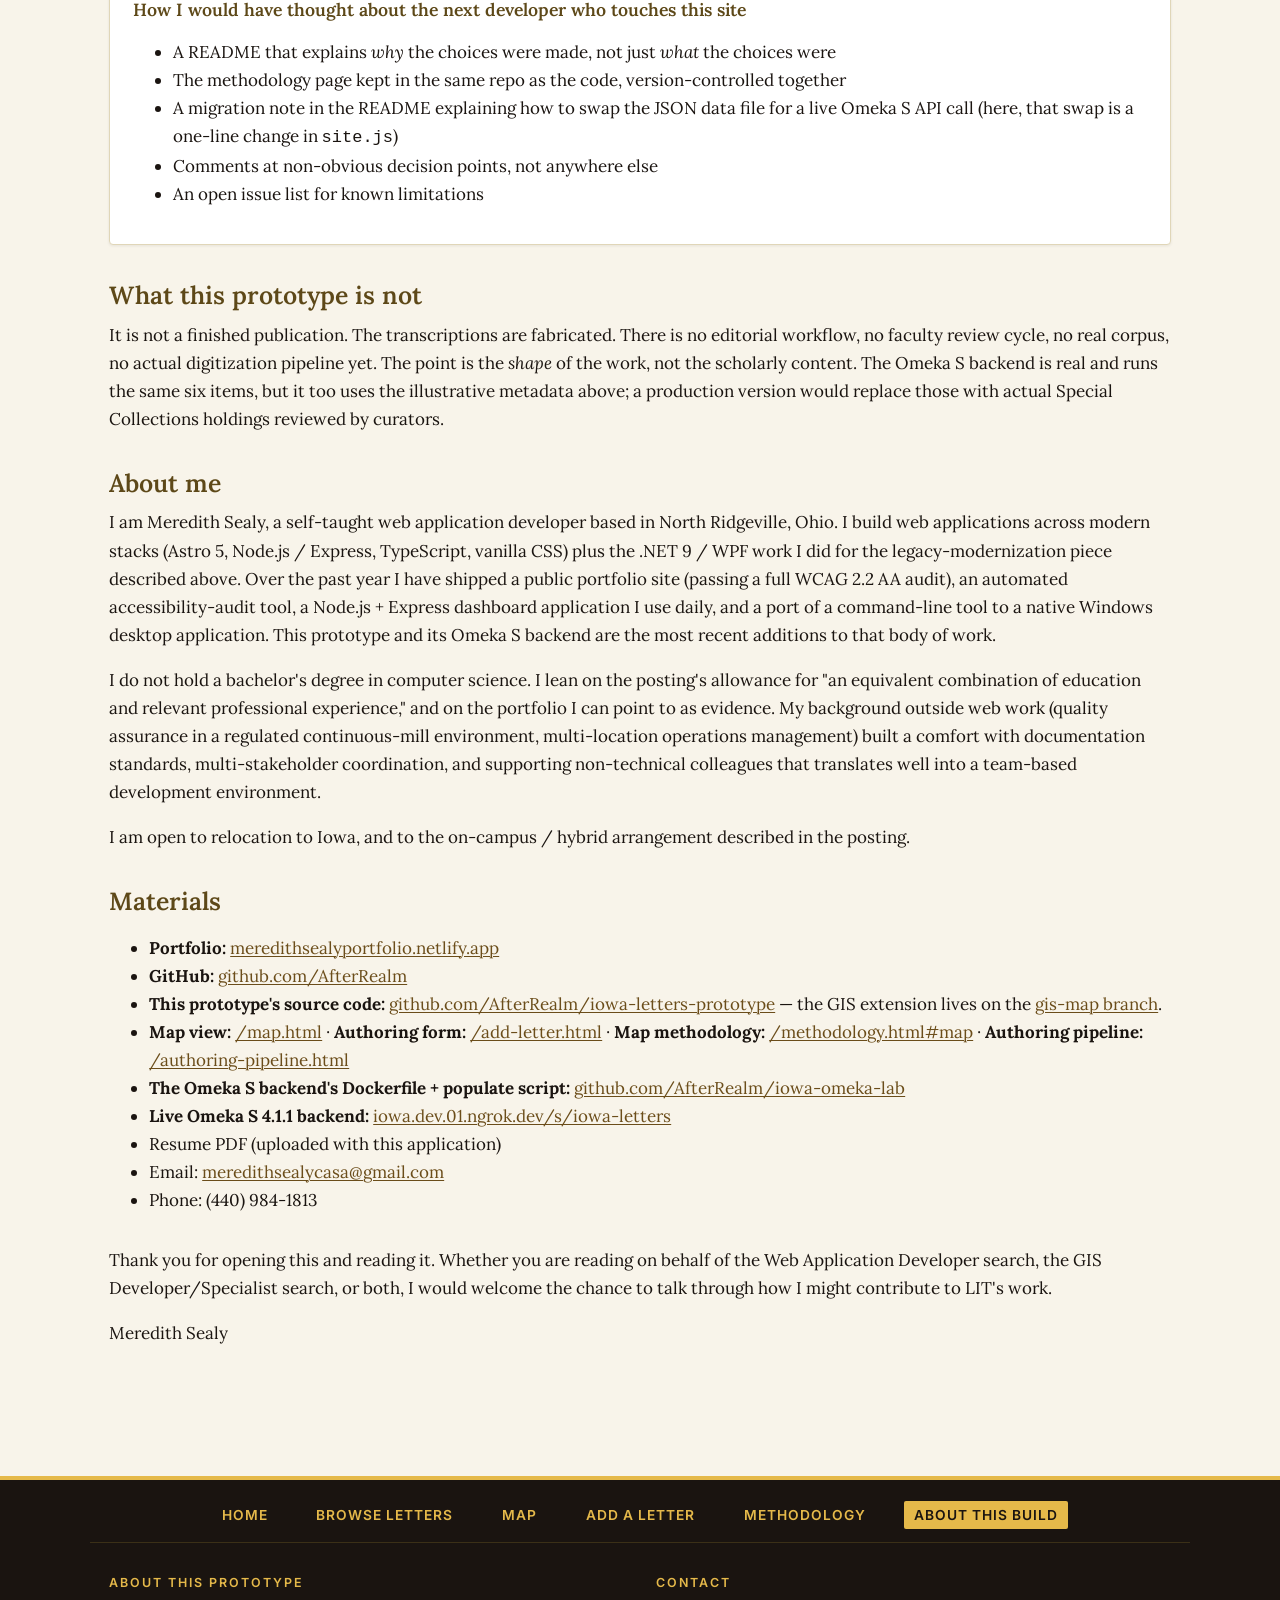
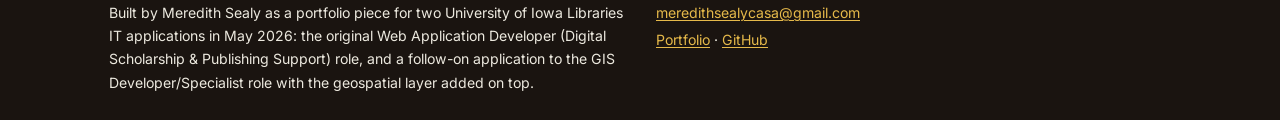
==== commit 8a1595ef: "v0.2.6: merge map-methodology into the main methodology page Two separate methodology pages was awkw" ====
--- a/about-this-build.html
+++ b/about-this-build.html
@@ -70,7 +70,7 @@
         <li><strong>A public authoring form</strong> (<a href="/add-letter.html">/add-letter.html</a>) that writes a new letter directly to the Omeka S backend via REST, behind a passphrase gate. A 12-second short-poll loop on the map view picks it up with a flash animation. End-to-end loop: form &rarr; Omeka &rarr; map, in a few seconds. The role-bounded "Author" user means the embedded API key cannot do more than create new items.</li>
         <li><strong>A geoprocessing pipeline</strong> (<a href="https://github.com/AfterRealm/iowa-letters-prototype/blob/gis-map/scripts/build-spatial.py" rel="external">scripts/build-spatial.py</a>) that reads the source records and a curated gazetteer authority file, and produces GeoJSON (RFC 7946), CSV with WKT geometry, and an ESRI Shapefile (with the <code>.prj</code> sidecar declaring WGS 84) from one pass. ArcPy and PyQGIS are documented as drop-in production replacements.</li>
         <li><strong>A controlled-vocabulary gazetteer</strong> (<a href="/data/gazetteer.json">data/gazetteer.json</a>) with 39 places across seven Civil War theaters. The descriptive metadata in Omeka stores the canonical place name; the gazetteer maps it to a coordinate. That separation keeps the curatorial record clean and lets the gazetteer be swapped for GeoNames or LCSH without touching a single record.</li>
-        <li><strong>Two methodology pages</strong> documenting the geospatial work: <a href="/map-methodology.html">Map Methodology</a> and <a href="/authoring-pipeline.html">Authoring Pipeline</a>. These mirror the methodology page voice of the original build &mdash; standards used, decisions made, honest unknowns, production replacements.</li>
+        <li><strong>Two methodology pages</strong> documenting the geospatial work: <a href="/methodology.html#map">Map Methodology</a> and <a href="/authoring-pipeline.html">Authoring Pipeline</a>. These mirror the methodology page voice of the original build &mdash; standards used, decisions made, honest unknowns, production replacements.</li>
         <li><strong>WCAG 2.2 AA</strong> verified end-to-end across all eight pages (axe-core, strict WCAG ruleset). Map accessibility is the hard case here, and is discussed at length on the Map Methodology page: the sidebar list is the keyboard-accessible primary surface; soldier encoding uses both colour and shape so the distinction survives colour-blind viewing; the map status is an <code>aria-live</code> region.</li>
       </ul>
     </div>
@@ -208,7 +208,7 @@
     <li><strong>Portfolio:</strong> <a href="https://meredithsealyportfolio.netlify.app">meredithsealyportfolio.netlify.app</a></li>
     <li><strong>GitHub:</strong> <a href="https://github.com/AfterRealm">github.com/AfterRealm</a></li>
     <li><strong>This prototype's source code:</strong> <a href="https://github.com/AfterRealm/iowa-letters-prototype">github.com/AfterRealm/iowa-letters-prototype</a> &mdash; the GIS extension lives on the <a href="https://github.com/AfterRealm/iowa-letters-prototype/tree/gis-map">gis-map branch</a>.</li>
-    <li><strong>Map view:</strong> <a href="/map.html">/map.html</a> &middot; <strong>Authoring form:</strong> <a href="/add-letter.html">/add-letter.html</a> &middot; <strong>Map methodology:</strong> <a href="/map-methodology.html">/map-methodology.html</a> &middot; <strong>Authoring pipeline:</strong> <a href="/authoring-pipeline.html">/authoring-pipeline.html</a></li>
+    <li><strong>Map view:</strong> <a href="/map.html">/map.html</a> &middot; <strong>Authoring form:</strong> <a href="/add-letter.html">/add-letter.html</a> &middot; <strong>Map methodology:</strong> <a href="/methodology.html#map">/methodology.html#map</a> &middot; <strong>Authoring pipeline:</strong> <a href="/authoring-pipeline.html">/authoring-pipeline.html</a></li>
     <li><strong>The Omeka S backend's Dockerfile + populate script:</strong> <a href="https://github.com/AfterRealm/iowa-omeka-lab">github.com/AfterRealm/iowa-omeka-lab</a></li>
     <li><strong>Live Omeka S 4.1.1 backend:</strong> <a href="https://iowa.dev.01.ngrok.dev/s/iowa-letters">iowa.dev.01.ngrok.dev/s/iowa-letters</a></li>
     <li>Resume PDF (uploaded with this application)</li>
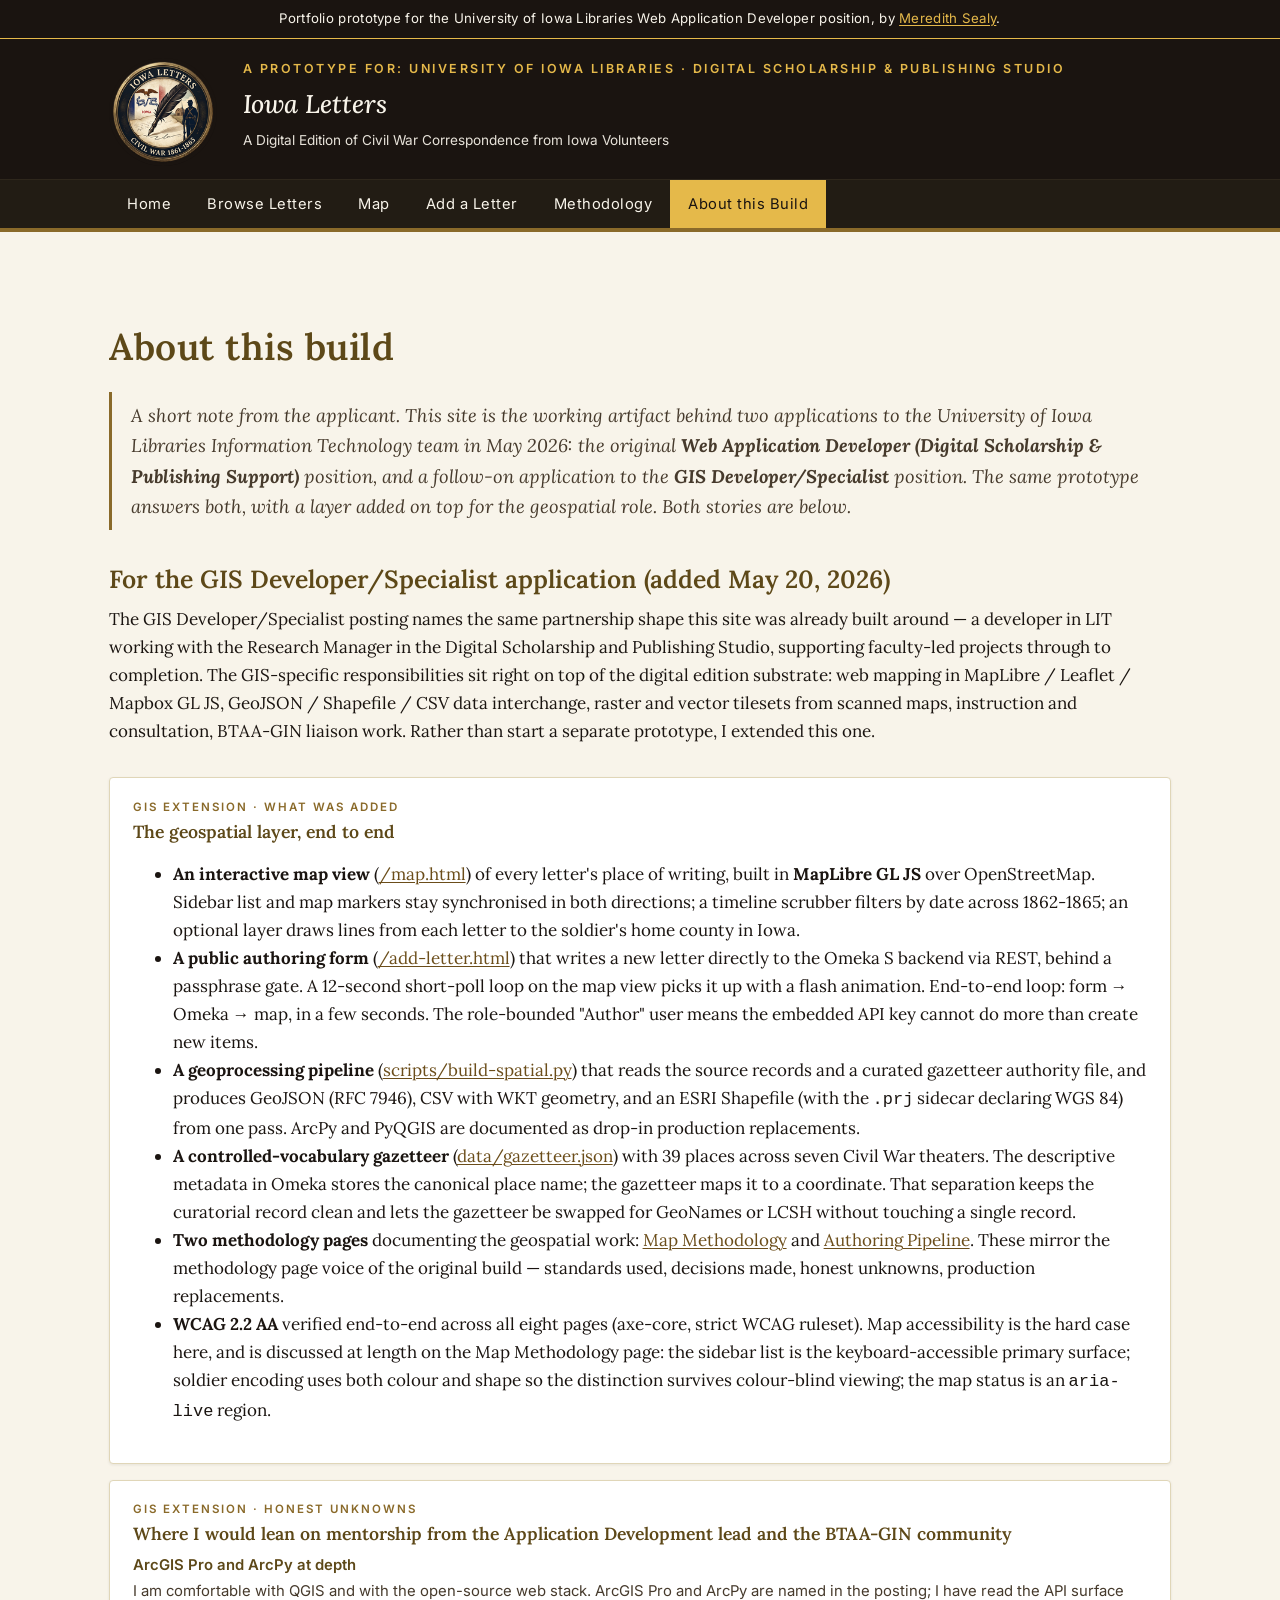
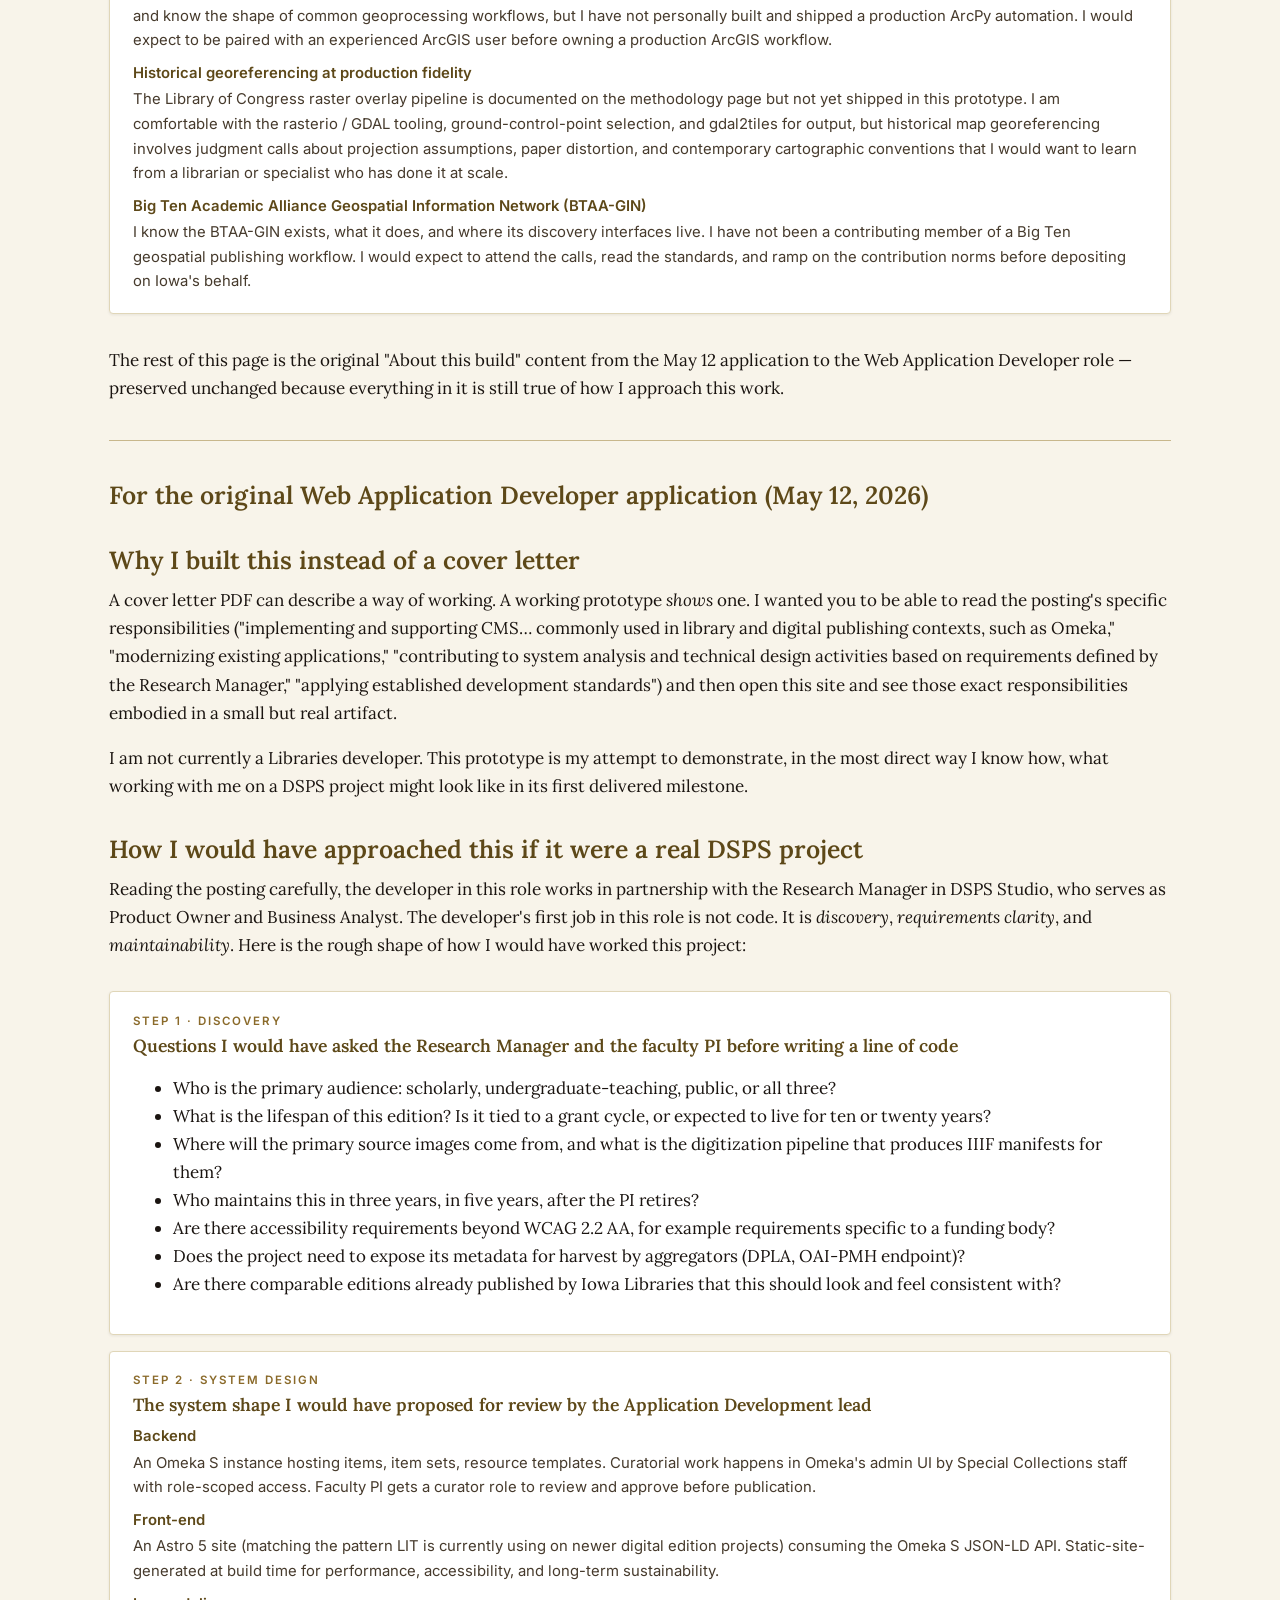
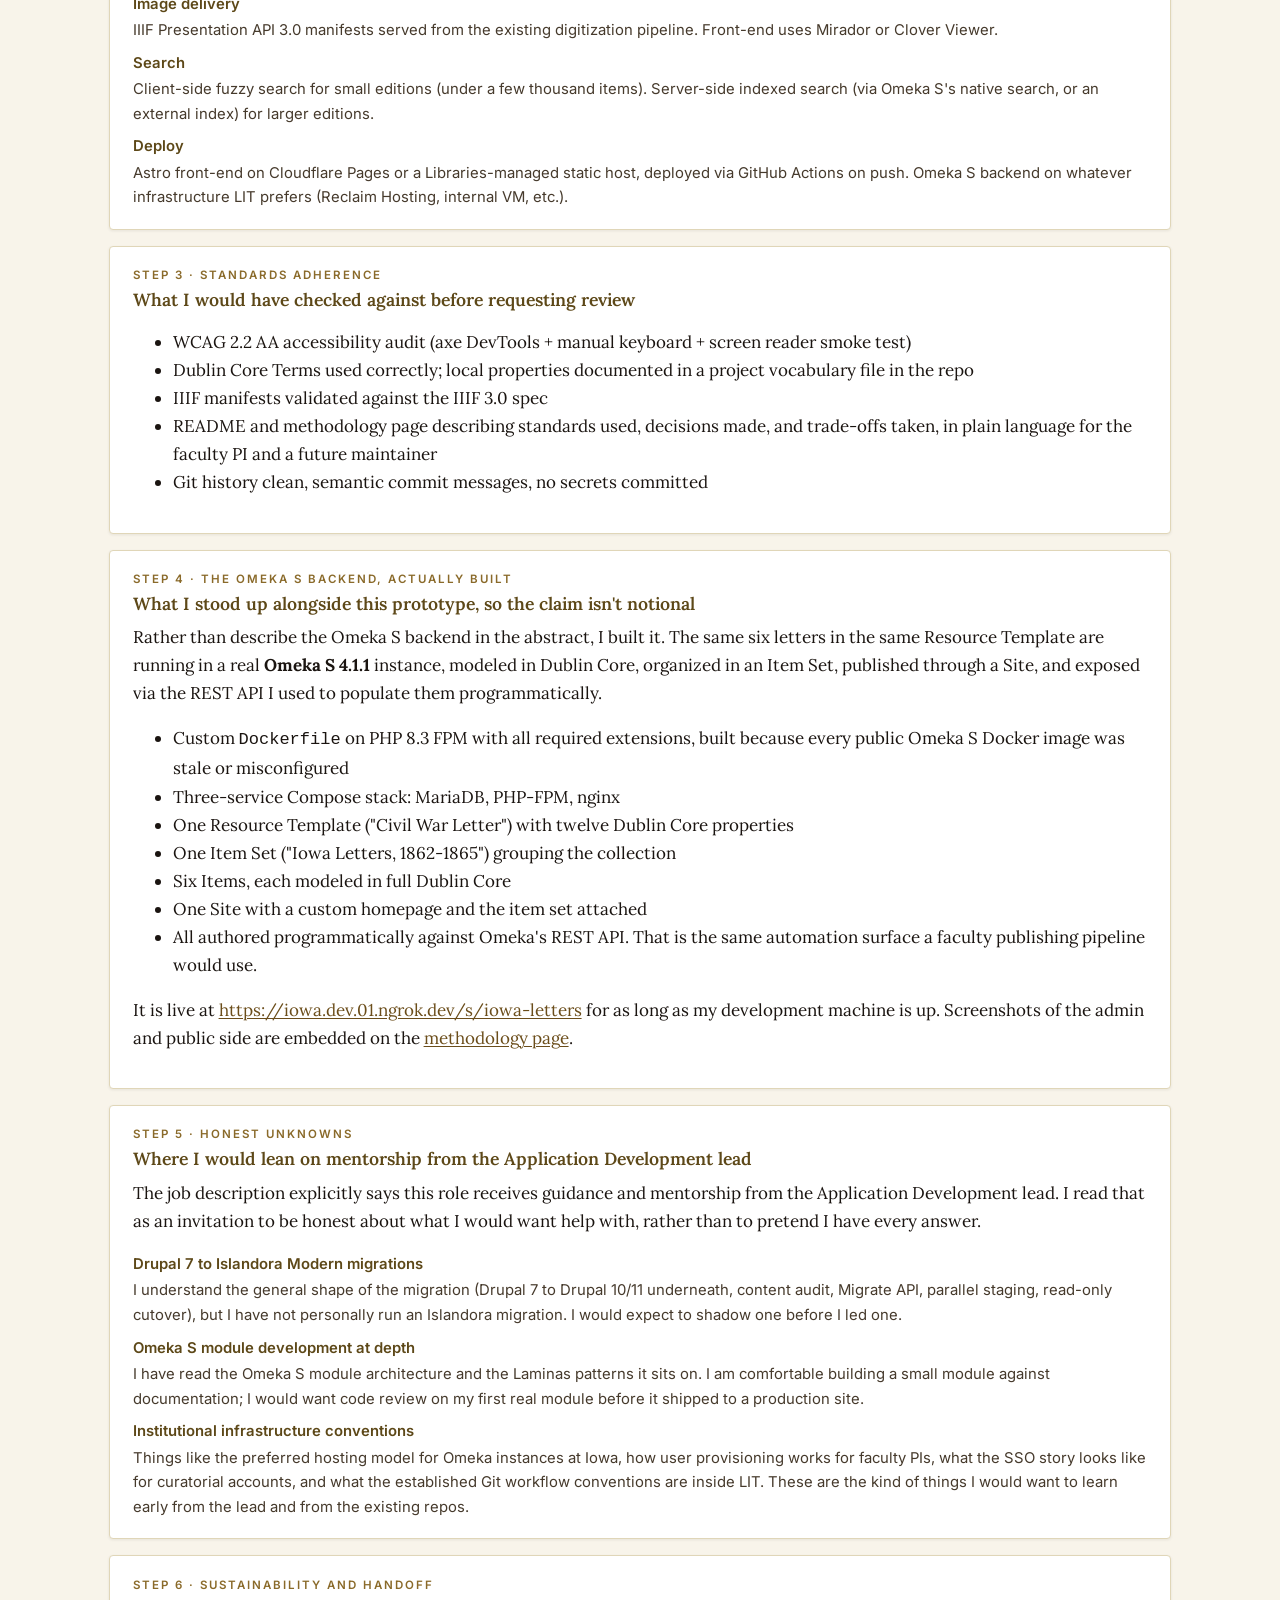
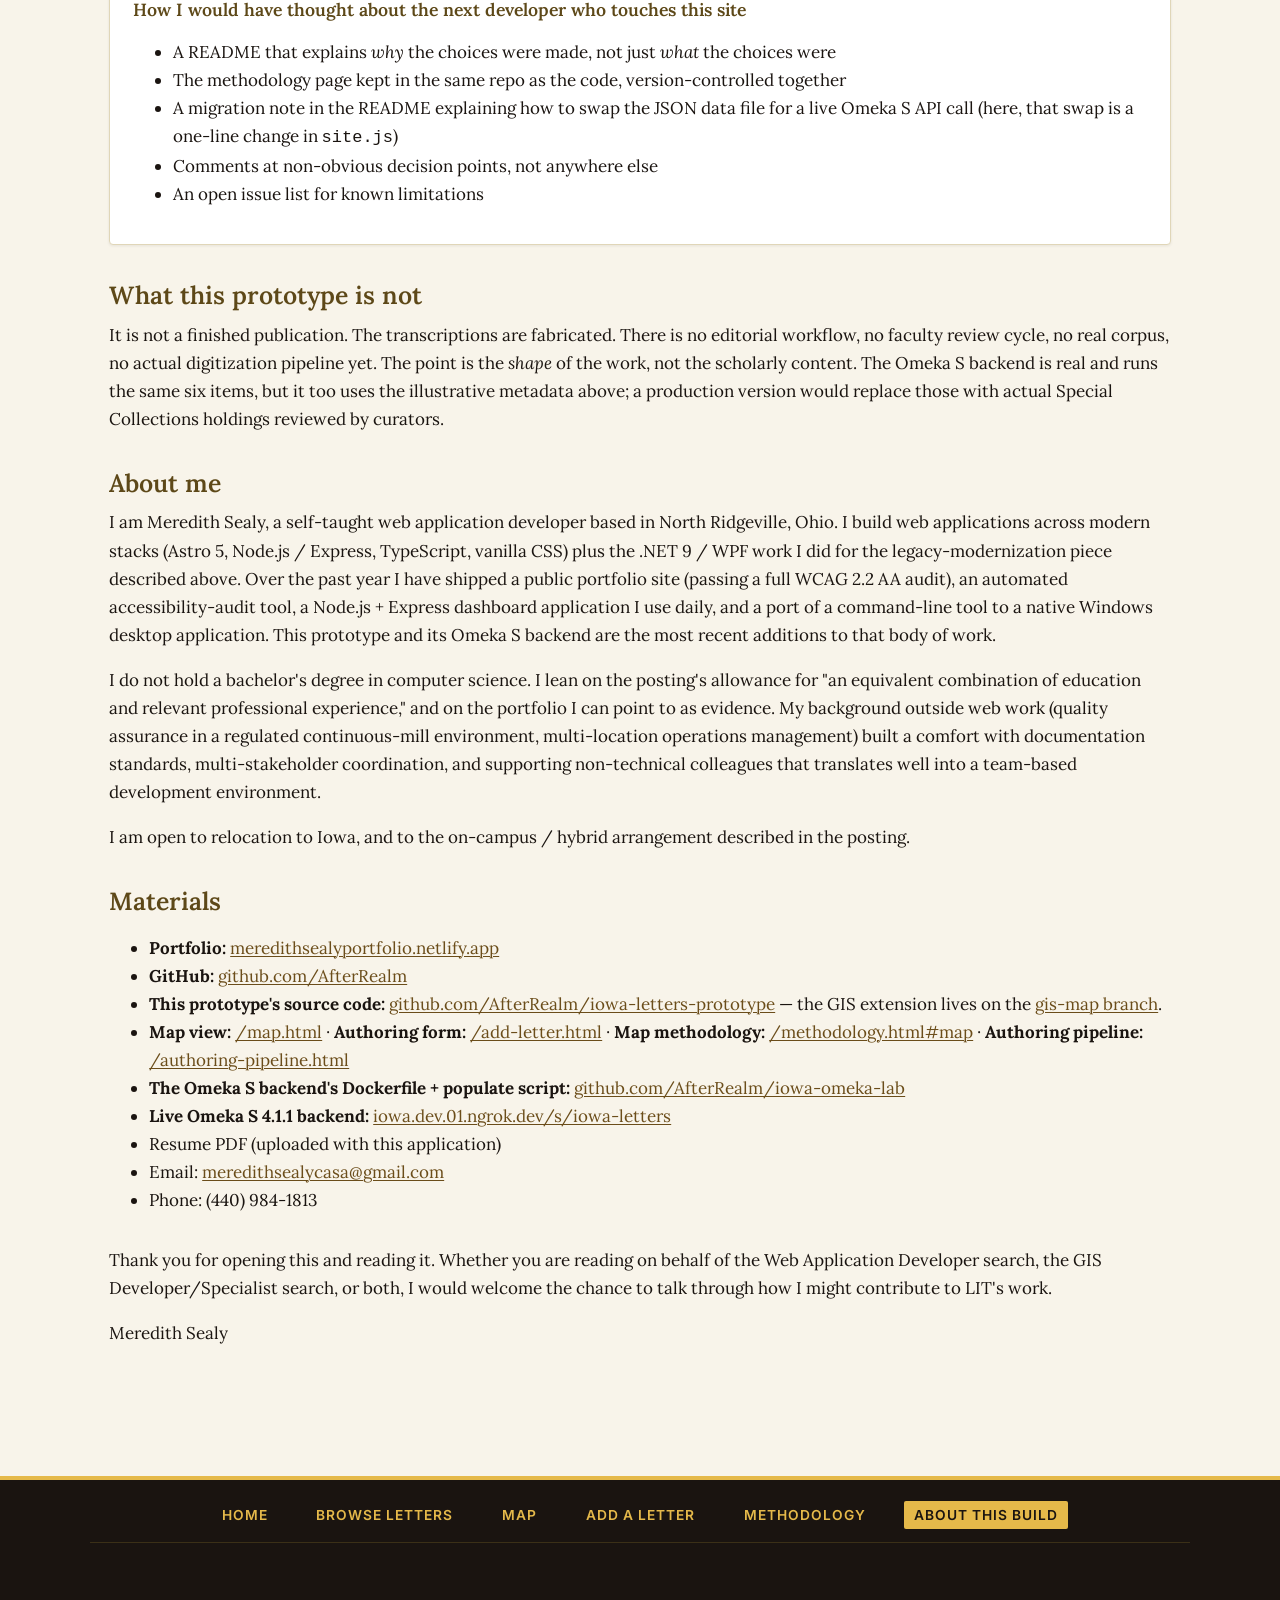
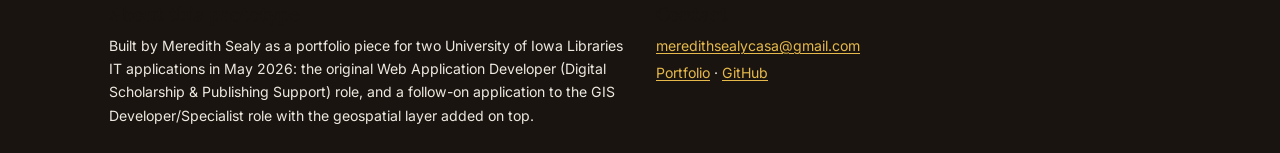
==== commit a3a0e5ec: "v0.2.9: clear every Curb Cut finding (WCAG 2.2 AA full pass) Fixes for the seven findings raised by " ====
--- a/about-this-build.html
+++ b/about-this-build.html
@@ -22,13 +22,13 @@
 
 <div class="demo-banner">
   Portfolio prototype for the University of Iowa Libraries Web Application Developer position, by <a href="#about-me">Meredith Sealy</a>.
- <span class="build-tag" data-build-tag aria-label="Build version"></span></div>
+ <span class="build-tag" data-build-tag></span></div>
 
 <header class="site-banner">
   <div class="container">
     <div class="branding">
       <button type="button" class="seal-trigger screenshot-trigger" data-full-src="/assets/img/iowa-letters-seal.png" data-caption="Iowa Letters seal. AI-generated with Google Gemini (Nanobanana) from a prompt; background removed locally with Picasso Studio. Full prompt and provenance on the methodology page." aria-label="Open larger view: Iowa Letters seal">
-        <img class="site-seal" src="/apple-touch-icon.png" alt="Iowa Letters seal. Image generated with Google Gemini (Nanobanana)." width="180" height="180" />
+        <img class="site-seal" src="/apple-touch-icon.png" alt="" width="180" height="180" />
         <span class="screenshot-hover">View larger</span>
       </button>
       <div class="branding-text">
@@ -235,11 +235,11 @@
   </nav>
   <div class="inner">
     <div>
-      <h4>About this prototype</h4>
+      <h3>About this prototype</h3>
       <p>Built by Meredith Sealy as a portfolio piece for two University of Iowa Libraries IT applications in May 2026: the original Web Application Developer (Digital Scholarship &amp; Publishing Support) role, and a follow-on application to the GIS Developer/Specialist role with the geospatial layer added on top.</p>
     </div>
     <div>
-      <h4>Contact</h4>
+      <h3>Contact</h3>
       <p><a href="mailto:meredithsealycasa@gmail.com">meredithsealycasa@gmail.com</a></p>
       <p><a href="https://meredithsealyportfolio.netlify.app">Portfolio</a> · <a href="https://github.com/AfterRealm">GitHub</a></p>
     </div>
